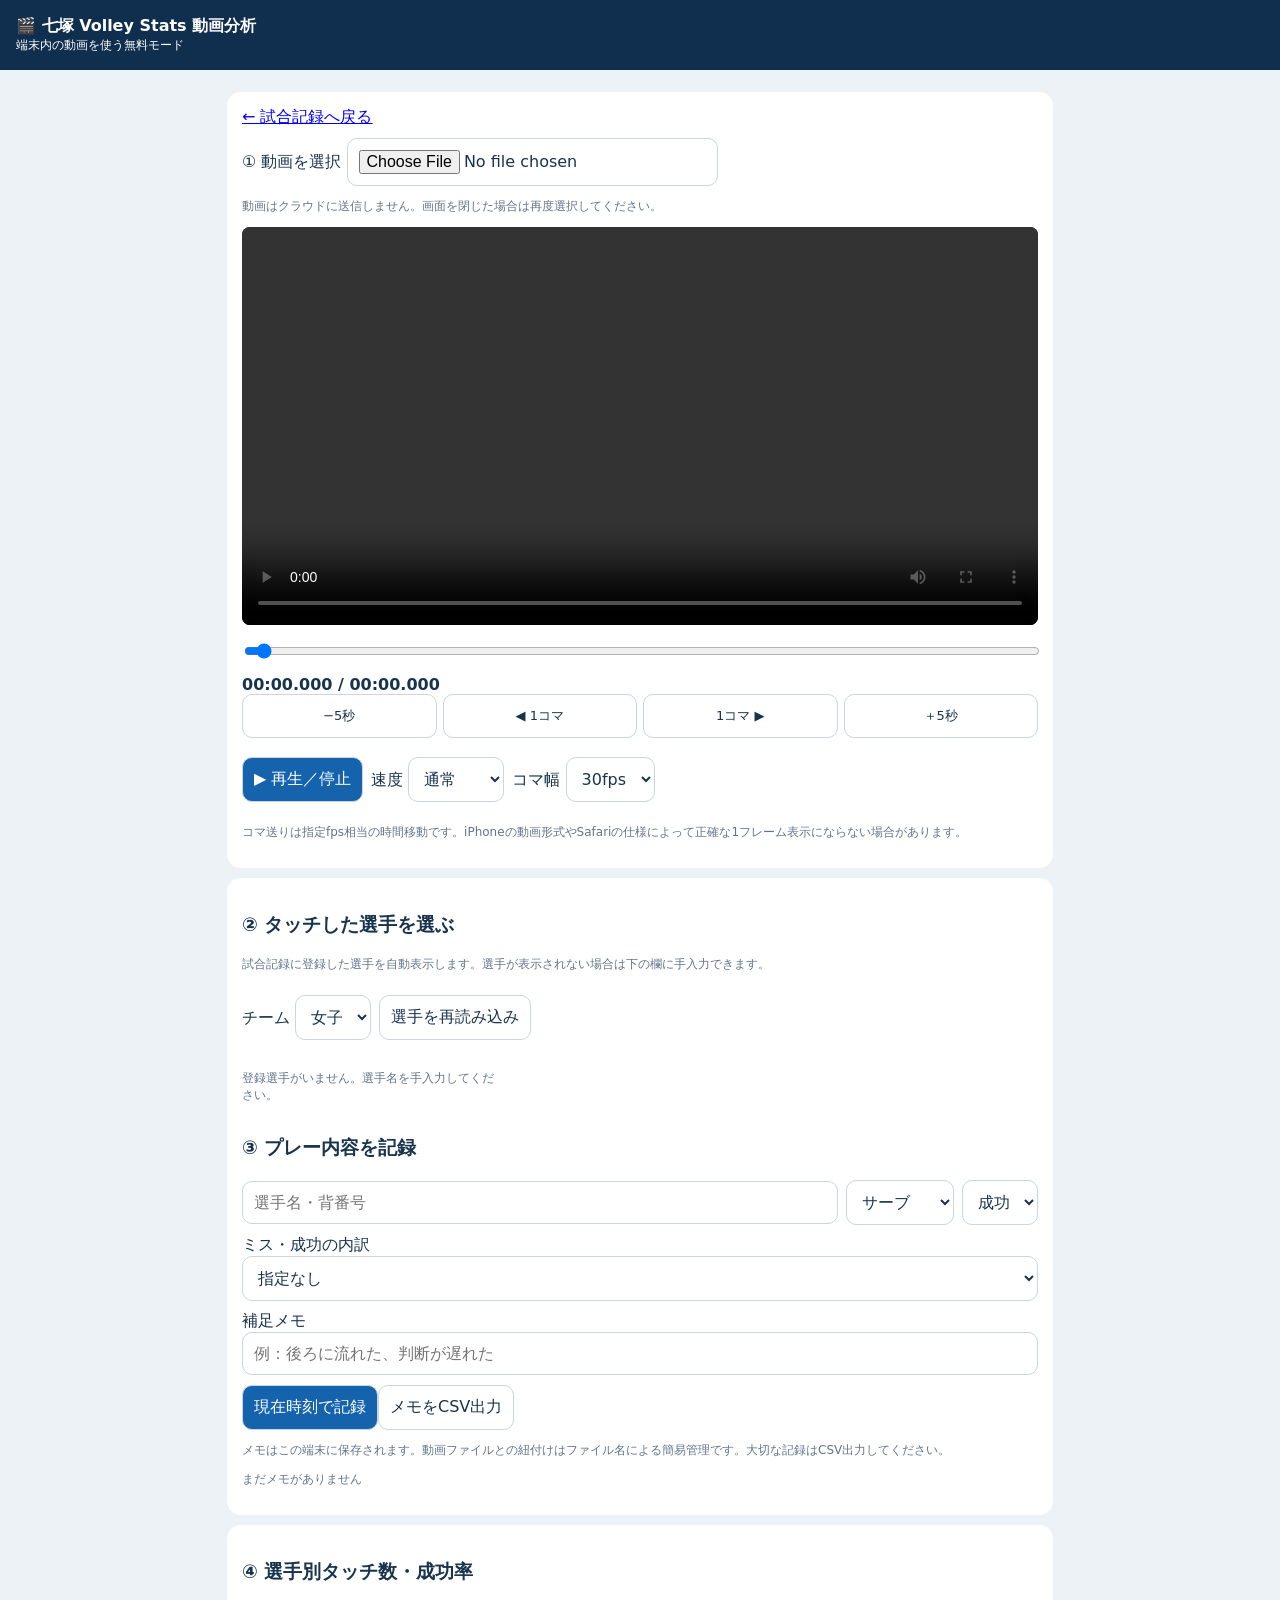
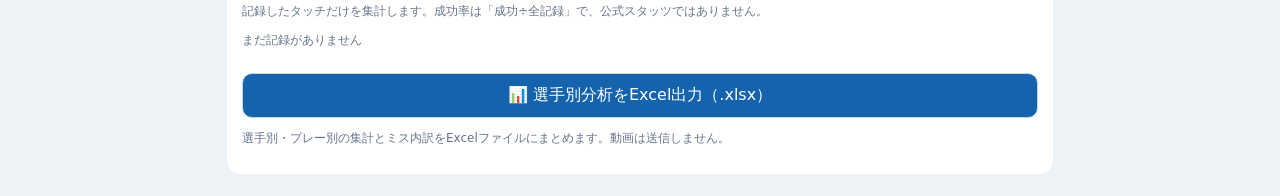
==== video-excel.html @ d5cd2c0a "Provide new video analysis URL to bypass iOS installed app cache" ====
<!doctype html><html lang="ja"><head><meta charset="utf-8"><meta name="viewport" content="width=device-width,initial-scale=1,viewport-fit=cover"><title>七塚 動画分析</title><style>*{box-sizing:border-box}body{margin:0;background:#edf2f7;color:#18334e;font-family:system-ui,-apple-system,sans-serif}header{background:#102e4e;color:#fff;padding:16px}main{max-width:850px;margin:auto;padding:12px}.card{background:white;border-radius:14px;padding:15px;margin:10px 0}video{width:100%;max-height:60vh;background:#111;border-radius:8px}button,select,input{font:inherit;padding:11px;border:1px solid #cad5df;border-radius:10px;background:white;color:#18334e}button{touch-action:manipulation}button.primary{background:#1663ad;color:white}.grid{display:grid;grid-template-columns:repeat(4,1fr);gap:6px}.grid button{padding:12px 3px;font-size:13px}.row{display:flex;flex-wrap:wrap;gap:8px;align-items:center}.muted{font-size:12px;color:#64748b}.log{padding:9px 0;border-bottom:1px solid #ddd}label{display:block;margin:10px 0}input[type=file]{max-width:100%}input[type=range]{width:100%} .players{display:grid;grid-template-columns:repeat(3,1fr);gap:7px;margin:8px 0}.players button{min-height:56px;font-weight:700}.players button.active{background:#1663ad;color:#fff}.stats{width:100%;border-collapse:collapse;font-size:13px}.stats th,.stats td{padding:7px 3px;border-bottom:1px solid #ddd;text-align:left}.chip{display:inline-block;padding:5px 8px;background:#e7f1fb;border-radius:9px;margin:3px} </style></head><body><header><b>🎬 七塚 Volley Stats 動画分析</b><div style="font-size:12px">端末内の動画を使う無料モード</div></header><main><div class="card"><a href="./index.html">← 試合記録へ戻る</a><label>① 動画を選択 <input id="file" type="file" accept="video/*"></label><p class="muted">動画はクラウドに送信しません。画面を閉じた場合は再度選択してください。</p><video id="video" playsinline preload="metadata" controls></video><input type="range" id="seek" min="0" max="1000" value="0"><div class="row" style="justify-content:space-between"><strong id="clock">00:00.000 / 00:00.000</strong><span id="info" class="muted"></span></div><div class="grid"><button id="back5">−5秒</button><button id="prev">◀ 1コマ</button><button id="next">1コマ ▶</button><button id="plus5">＋5秒</button></div><div class="row" style="margin-top:9px"><button id="play" class="primary">▶ 再生／停止</button><label>速度 <select id="speed"><option value=".25">0.25倍</option><option value=".5">0.5倍</option><option value=".75">0.75倍</option><option value="1" selected>通常</option><option value="1.5">1.5倍</option></select></label><label>コマ幅 <select id="fps"><option value="30">30fps</option><option value="60">60fps</option><option value="24">24fps</option></select></label></div><p class="muted">コマ送りは指定fps相当の時間移動です。iPhoneの動画形式やSafariの仕様によって正確な1フレーム表示にならない場合があります。</p></div><div class="card"><h3>② タッチした選手を選ぶ</h3><p class="muted">試合記録に登録した選手を自動表示します。選手が表示されない場合は下の欄に手入力できます。</p><div class="row"><label>チーム <select id="team"><option>女子</option><option>男子</option></select></label><button id="reloadRoster">選手を再読み込み</button></div><div id="playerButtons" class="players"></div><h3>③ プレー内容を記録</h3><div class="row"><input id="who" placeholder="選手名・背番号" style="flex:1;min-width:120px"><select id="skill"><option>サーブ</option><option>レシーブ</option><option>オーバー</option><option>トス</option><option>アタック</option><option>ブロック</option><option>ディグ</option><option>その他</option></select><select id="result"><option>成功</option><option>継続</option><option>ミス</option></select></div><label>ミス・成功の内訳 <select id="detailSelect" style="width:100%"></select></label><label>補足メモ <input id="detail" placeholder="例：後ろに流れた、判断が遅れた" style="width:100%"></label><button class="primary" id="add">現在時刻で記録</button><button id="export">メモをCSV出力</button><p class="muted">メモはこの端末に保存されます。動画ファイルとの紐付けはファイル名による簡易管理です。大切な記録はCSV出力してください。</p><div id="logs"></div></div><div class="card"><h3>④ 選手別タッチ数・成功率</h3><p class="muted">記録したタッチだけを集計します。成功率は「成功÷全記録」で、公式スタッツではありません。</p><div id="stats"></div><button id="excel" class="primary" style="width:100%;margin-top:12px">📊 選手別分析をExcel出力（.xlsx）</button><p class="muted">選手別・プレー別の集計とミス内訳をExcelファイルにまとめます。動画は送信しません。</p></div></main><script src="https://cdn.sheetjs.com/xlsx-0.20.3/package/dist/xlsx.full.min.js"></script><script>
const $=id=>document.getElementById(id),v=$('video');let url='',key='',logs=[],chosen='';const esc=s=>String(s).replace(/[&<>"']/g,c=>({'&':'&amp;','<':'&lt;','>':'&gt;','"':'&quot;',"'":'&#39;'}[c]));const fmt=t=>{t=Math.max(0,t||0);return String(Math.floor(t/60)).padStart(2,'0')+':'+String(Math.floor(t%60)).padStart(2,'0')+'.'+String(Math.round(t%1*1000)).padStart(3,'0')};function render(){renderStats(); $('logs').innerHTML=logs.map((e,i)=>'<div class="log"><button data-jump="'+i+'">'+fmt(e.time)+'</button> '+esc(e.who)+' / '+esc(e.skill)+' / '+esc(e.result)+'　'+esc(e.detailType||'')+' '+esc(e.detail)+' <button data-delete="'+i+'">削除</button></div>').join('')||'<p class="muted">まだメモがありません</p>'}function renderStats(){let agg={};for(const e of logs){const n=e.who||'未指定',k=n+'｜'+e.skill;agg[k]??={who:n,skill:e.skill,total:0,success:0,miss:0,details:{}};let a=agg[k];a.total++;if(e.result==='成功')a.success++;if(e.result==='ミス')a.miss++;if(e.detailType)a.details[e.detailType]=(a.details[e.detailType]||0)+1}const rows=Object.values(agg).sort((a,b)=>a.who.localeCompare(b.who,'ja'));$('stats').innerHTML=rows.length?'<div style="overflow-x:auto"><table class="stats"><tr><th>選手</th><th>プレー</th><th>タッチ</th><th>成功</th><th>ミス</th><th>成功率</th></tr>'+rows.map(a=>'<tr><td>'+esc(a.who)+'</td><td>'+esc(a.skill)+'</td><td>'+a.total+'</td><td>'+a.success+'</td><td>'+a.miss+'</td><td>'+Math.round(a.success/a.total*100)+'%</td></tr><tr><td colspan="6" class="muted">'+Object.entries(a.details).map(([k,v])=>esc(k)+' '+v+'回').join(' / ')+'</td></tr>').join('')+'</table></div>':'<p class="muted">まだ記録がありません</p>'}function save(){if(key)localStorage.setItem(key,JSON.stringify(logs));render()}$('file').onchange=e=>{const f=e.target.files[0];if(!f)return;if(url)URL.revokeObjectURL(url);url=URL.createObjectURL(f);v.src=url;key='nanatsuka-video-notes:'+f.name+':'+f.size;try{logs=JSON.parse(localStorage.getItem(key)||'[]')}catch{logs=[]}render();$('info').textContent=f.name};function move(t){if(!Number.isFinite(v.duration))return;v.pause();v.currentTime=Math.max(0,Math.min(v.duration,v.currentTime+t))}function sync(){if(Number.isFinite(v.duration)&&v.duration>0){$('seek').value=Math.round(1000*v.currentTime/v.duration);$('clock').textContent=fmt(v.currentTime)+' / '+fmt(v.duration)}}v.ontimeupdate=sync;v.onseeked=sync;v.onloadedmetadata=sync;$('seek').oninput=e=>{if(Number.isFinite(v.duration))v.currentTime=v.duration*Number(e.target.value)/1000};$('back5').onclick=()=>move(-5);$('plus5').onclick=()=>move(5);$('prev').onclick=()=>move(-1/Number($('fps').value));$('next').onclick=()=>move(1/Number($('fps').value));$('play').onclick=()=>v.paused?v.play().catch(()=>{}):v.pause();$('speed').onchange=e=>v.playbackRate=Number(e.target.value);$('add').onclick=()=>{if(!key)return alert('先に動画を選択してください');logs.push({time:v.currentTime,who:$('who').value.trim()||'未指定',skill:$('skill').value,result:$('result').value,detail:$('detail').value.trim(),detailType:$('detailSelect').value});save();$('detail').value=''};$('logs').onclick=e=>{let b=e.target.closest('button');if(!b)return;if(b.dataset.jump!==undefined){v.currentTime=logs[Number(b.dataset.jump)].time;v.pause()}if(b.dataset.delete!==undefined&&confirm('このメモを削除しますか？')){logs.splice(Number(b.dataset.delete),1);save()}};$('export').onclick=()=>{if(!logs.length)return alert('メモがありません');let rows=[['動画時刻（秒）','選手','プレー','結果','内訳','補足'],...logs.map(e=>[e.time.toFixed(3),e.who,e.skill,e.result,e.detailType||'',e.detail])];let csv='\ufeff'+rows.map(r=>r.map(s=>'"'+String(s).replaceAll('"','""')+'"').join(',')).join('\r\n');let blob=new Blob([csv],{type:'text/csv;charset=utf-8'}),u=URL.createObjectURL(blob),a=document.createElement('a');a.href=u;a.download='volley_video_notes.csv';a.click();setTimeout(()=>URL.revokeObjectURL(u),1000)};const detailOptions={'サーブ':['指定なし','エース','良いサーブ','ネット','アウト','フットフォルト'],'レシーブ':['指定なし','オーバー成功','アンダー成功','オーバーミス','アンダーミス','触れずに失点','返球が乱れた'],'オーバー':['指定なし','正確に返球','ネット','アウト','方向がずれた','キャッチ・ドリブル'],'トス':['指定なし','正確なトス','ネットに近すぎ','低すぎ','高すぎ','方向がずれた','ドリブル'],'アタック':['指定なし','決定','ネット','アウト','ブロックされた','相手に拾われた'],'ブロック':['指定なし','決定','ワンタッチ','ネットタッチ','タイミングずれ'],'ディグ':['指定なし','好レシーブ','弾いた','触れずに失点','返球が乱れた'],'その他':['指定なし','つなぎ成功','つなぎミス','判断ミス','相手のミス']};function fillDetails(){$('detailSelect').innerHTML=(detailOptions[$('skill').value]||detailOptions['その他']).map(x=>'<option>'+esc(x)+'</option>').join('')};$('skill').addEventListener('change',fillDetails);fillDetails();function loadRoster(){let d;try{d=JSON.parse(localStorage.getItem('nanatsuka-volley-v2')||'{}')}catch{d={}}const list=(d.players||[]).filter(p=>(p.team||'女子')===$('team').value);$('playerButtons').innerHTML=list.map(p=>'<button data-player="'+esc(p.number+' '+p.name)+'">#'+esc(p.number)+' '+esc(p.name)+'</button>').join('')||'<p class="muted">登録選手がいません。選手名を手入力してください。</p>';chosen='';$('who').value=''}$('team').onchange=loadRoster;$('reloadRoster').onclick=loadRoster;$('playerButtons').onclick=e=>{const b=e.target.closest('button[data-player]');if(!b)return;chosen=b.dataset.player;$('who').value=chosen;for(const el of $('playerButtons').querySelectorAll('button'))el.classList.toggle('active',el===b)};loadRoster();render();function exportExcel(){if(!logs.length)return alert('先にタッチ記録を登録してください');if(typeof XLSX==='undefined')return alert('Excel出力ライブラリを読み込めませんでした。通信状態を確認して再度開いてください。');const map=new Map(),breakdown=new Map();for(const e of logs){const who=e.who||'未指定',skill=e.skill||'その他',k=JSON.stringify([who,skill]);if(!map.has(k))map.set(k),map.set(k,{who,skill,total:0,success:0,continue:0,miss:0});const a=map.get(k);a.total++;if(e.result==='成功')a.success++;else if(e.result==='ミス')a.miss++;else a.continue++;if(e.result==='ミス'){const reason=e.detailType&&e.detailType!=='指定なし'?e.detailType:'詳細未指定',rk=JSON.stringify([who,skill,reason]);breakdown.set(rk,(breakdown.get(rk)||0)+1)}}const sort=(a,b)=>a[0].localeCompare(b[0],'ja')||a[1].localeCompare(b[1],'ja');const summary=[['選手','プレー','タッチ数','成功','継続','ミス','成功率（%）'],...Array.from(map.values()).sort((a,b)=>a.who.localeCompare(b.who,'ja')||a.skill.localeCompare(b.skill,'ja')).map(a=>[a.who,a.skill,a.total,a.success,a.continue,a.miss,Math.round(a.success/a.total*1000)/10])];const miss=[['選手','プレー','ミスの内訳','回数'],...Array.from(breakdown.entries()).map(([k,v])=>[...JSON.parse(k),v]).sort(sort)];const detail=[['動画時刻（秒）','選手','プレー','結果','内訳','補足'],...logs.map(e=>[Number((e.time||0).toFixed(3)),e.who||'未指定',e.skill||'',e.result||'',e.detailType||'',e.detail||''])];const wb=XLSX.utils.book_new();for(const [name,rows,widths] of [['選手別集計',summary,[19,16,12,10,10,10,16]],['ミス内訳',miss,[19,16,25,10]],['全タッチ記録',detail,[18,19,16,12,22,35]]]){const ws=XLSX.utils.aoa_to_sheet(rows);ws['!cols']=widths.map(w=>({wch:w}));XLSX.utils.book_append_sheet(wb,ws,name)}try{XLSX.writeFile(wb,'volley_touch_analysis_'+new Date().toISOString().slice(0,10)+'.xlsx')}catch(err){alert('Excel出力に失敗しました：'+err.message)}}$('excel').onclick=exportExcel;
</script></body></html>
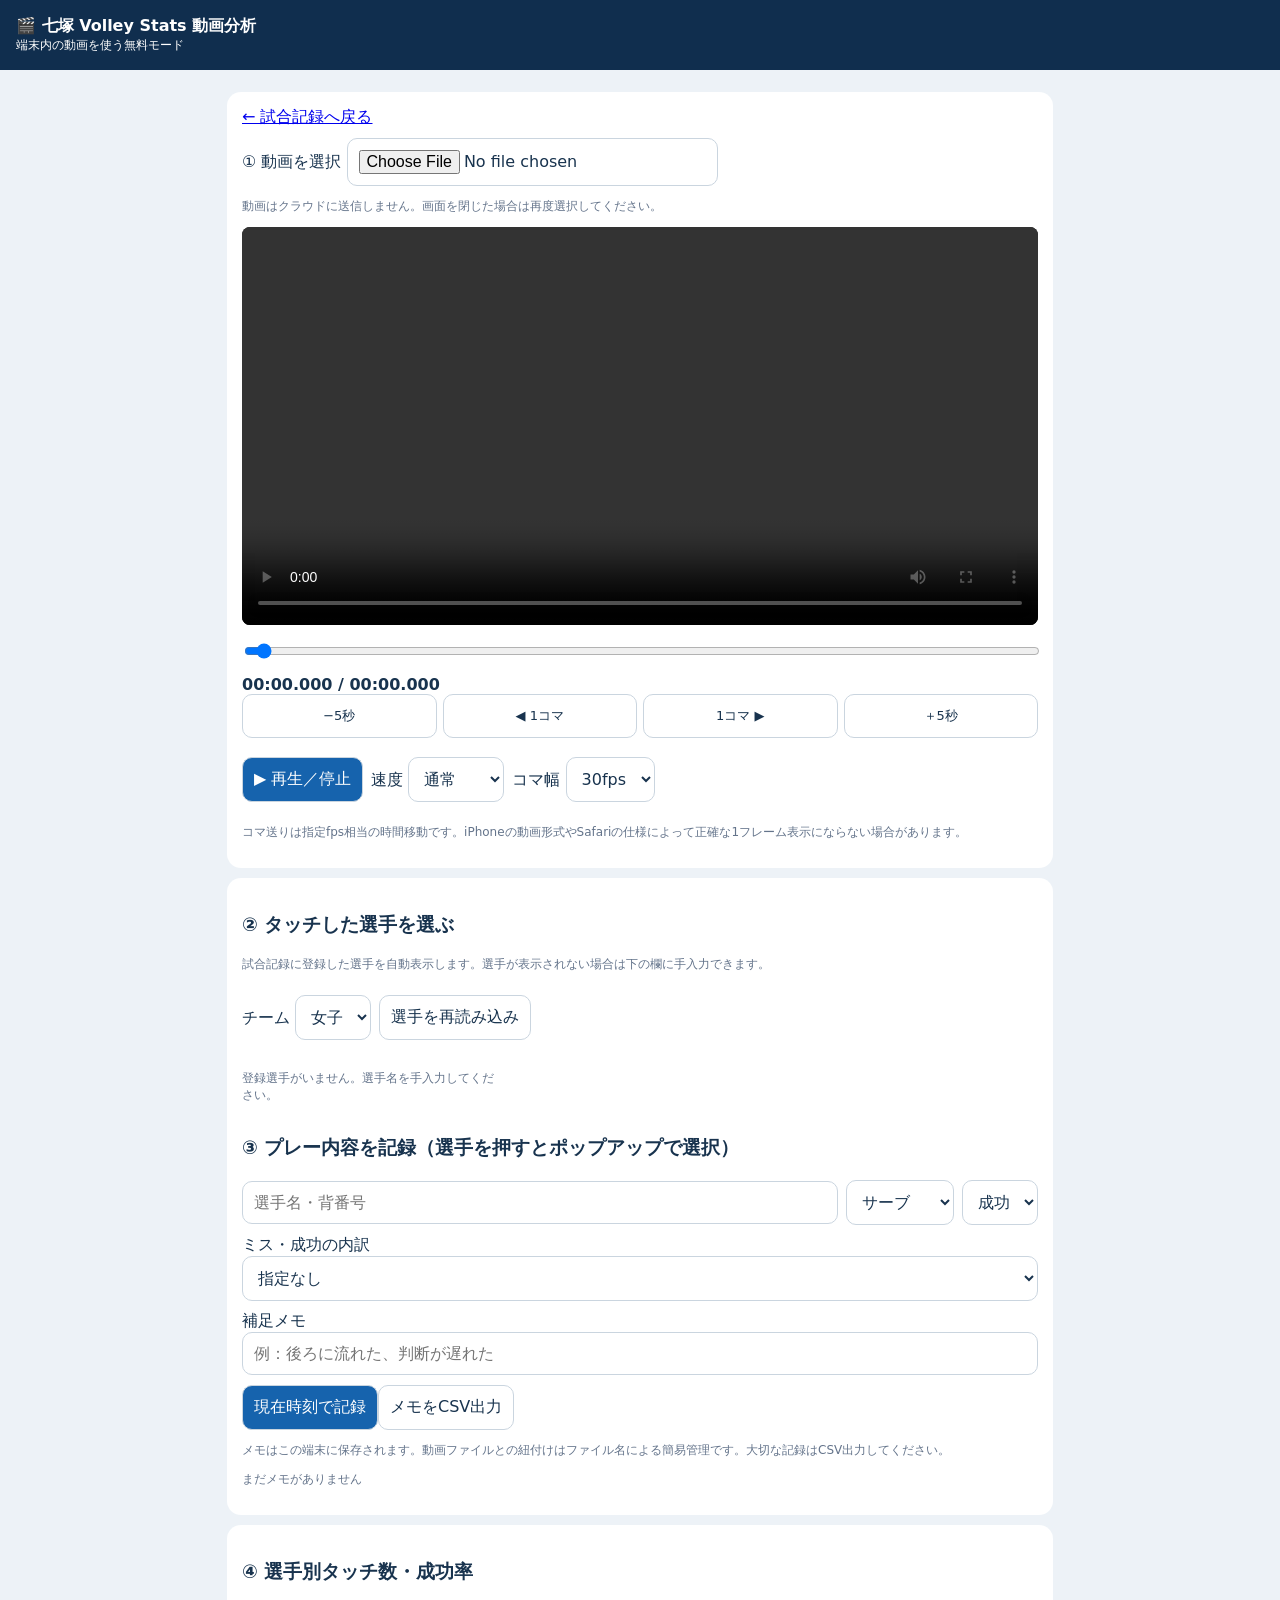
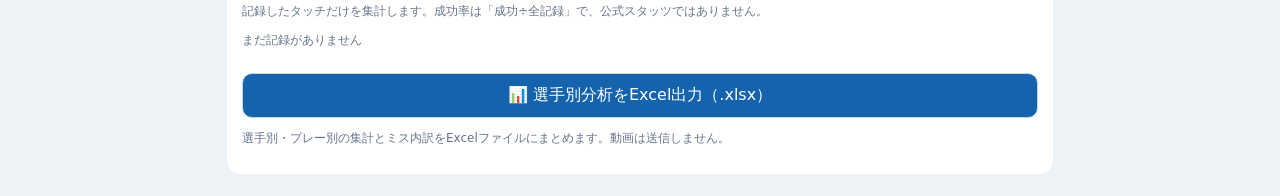
==== commit 89f33aff: "Add compact player-tap popup with hierarchical volleyball play taxonomy" ====
--- a/video-excel.html
+++ b/video-excel.html
@@ -1,3 +1,6 @@
-<!doctype html><html lang="ja"><head><meta charset="utf-8"><meta name="viewport" content="width=device-width,initial-scale=1,viewport-fit=cover"><title>七塚 動画分析</title><style>*{box-sizing:border-box}body{margin:0;background:#edf2f7;color:#18334e;font-family:system-ui,-apple-system,sans-serif}header{background:#102e4e;color:#fff;padding:16px}main{max-width:850px;margin:auto;padding:12px}.card{background:white;border-radius:14px;padding:15px;margin:10px 0}video{width:100%;max-height:60vh;background:#111;border-radius:8px}button,select,input{font:inherit;padding:11px;border:1px solid #cad5df;border-radius:10px;background:white;color:#18334e}button{touch-action:manipulation}button.primary{background:#1663ad;color:white}.grid{display:grid;grid-template-columns:repeat(4,1fr);gap:6px}.grid button{padding:12px 3px;font-size:13px}.row{display:flex;flex-wrap:wrap;gap:8px;align-items:center}.muted{font-size:12px;color:#64748b}.log{padding:9px 0;border-bottom:1px solid #ddd}label{display:block;margin:10px 0}input[type=file]{max-width:100%}input[type=range]{width:100%} .players{display:grid;grid-template-columns:repeat(3,1fr);gap:7px;margin:8px 0}.players button{min-height:56px;font-weight:700}.players button.active{background:#1663ad;color:#fff}.stats{width:100%;border-collapse:collapse;font-size:13px}.stats th,.stats td{padding:7px 3px;border-bottom:1px solid #ddd;text-align:left}.chip{display:inline-block;padding:5px 8px;background:#e7f1fb;border-radius:9px;margin:3px} </style></head><body><header><b>🎬 七塚 Volley Stats 動画分析</b><div style="font-size:12px">端末内の動画を使う無料モード</div></header><main><div class="card"><a href="./index.html">← 試合記録へ戻る</a><label>① 動画を選択 <input id="file" type="file" accept="video/*"></label><p class="muted">動画はクラウドに送信しません。画面を閉じた場合は再度選択してください。</p><video id="video" playsinline preload="metadata" controls></video><input type="range" id="seek" min="0" max="1000" value="0"><div class="row" style="justify-content:space-between"><strong id="clock">00:00.000 / 00:00.000</strong><span id="info" class="muted"></span></div><div class="grid"><button id="back5">−5秒</button><button id="prev">◀ 1コマ</button><button id="next">1コマ ▶</button><button id="plus5">＋5秒</button></div><div class="row" style="margin-top:9px"><button id="play" class="primary">▶ 再生／停止</button><label>速度 <select id="speed"><option value=".25">0.25倍</option><option value=".5">0.5倍</option><option value=".75">0.75倍</option><option value="1" selected>通常</option><option value="1.5">1.5倍</option></select></label><label>コマ幅 <select id="fps"><option value="30">30fps</option><option value="60">60fps</option><option value="24">24fps</option></select></label></div><p class="muted">コマ送りは指定fps相当の時間移動です。iPhoneの動画形式やSafariの仕様によって正確な1フレーム表示にならない場合があります。</p></div><div class="card"><h3>② タッチした選手を選ぶ</h3><p class="muted">試合記録に登録した選手を自動表示します。選手が表示されない場合は下の欄に手入力できます。</p><div class="row"><label>チーム <select id="team"><option>女子</option><option>男子</option></select></label><button id="reloadRoster">選手を再読み込み</button></div><div id="playerButtons" class="players"></div><h3>③ プレー内容を記録</h3><div class="row"><input id="who" placeholder="選手名・背番号" style="flex:1;min-width:120px"><select id="skill"><option>サーブ</option><option>レシーブ</option><option>オーバー</option><option>トス</option><option>アタック</option><option>ブロック</option><option>ディグ</option><option>その他</option></select><select id="result"><option>成功</option><option>継続</option><option>ミス</option></select></div><label>ミス・成功の内訳 <select id="detailSelect" style="width:100%"></select></label><label>補足メモ <input id="detail" placeholder="例：後ろに流れた、判断が遅れた" style="width:100%"></label><button class="primary" id="add">現在時刻で記録</button><button id="export">メモをCSV出力</button><p class="muted">メモはこの端末に保存されます。動画ファイルとの紐付けはファイル名による簡易管理です。大切な記録はCSV出力してください。</p><div id="logs"></div></div><div class="card"><h3>④ 選手別タッチ数・成功率</h3><p class="muted">記録したタッチだけを集計します。成功率は「成功÷全記録」で、公式スタッツではありません。</p><div id="stats"></div><button id="excel" class="primary" style="width:100%;margin-top:12px">📊 選手別分析をExcel出力（.xlsx）</button><p class="muted">選手別・プレー別の集計とミス内訳をExcelファイルにまとめます。動画は送信しません。</p></div></main><script src="https://cdn.sheetjs.com/xlsx-0.20.3/package/dist/xlsx.full.min.js"></script><script>
-const $=id=>document.getElementById(id),v=$('video');let url='',key='',logs=[],chosen='';const esc=s=>String(s).replace(/[&<>"']/g,c=>({'&':'&amp;','<':'&lt;','>':'&gt;','"':'&quot;',"'":'&#39;'}[c]));const fmt=t=>{t=Math.max(0,t||0);return String(Math.floor(t/60)).padStart(2,'0')+':'+String(Math.floor(t%60)).padStart(2,'0')+'.'+String(Math.round(t%1*1000)).padStart(3,'0')};function render(){renderStats(); $('logs').innerHTML=logs.map((e,i)=>'<div class="log"><button data-jump="'+i+'">'+fmt(e.time)+'</button> '+esc(e.who)+' / '+esc(e.skill)+' / '+esc(e.result)+'　'+esc(e.detailType||'')+' '+esc(e.detail)+' <button data-delete="'+i+'">削除</button></div>').join('')||'<p class="muted">まだメモがありません</p>'}function renderStats(){let agg={};for(const e of logs){const n=e.who||'未指定',k=n+'｜'+e.skill;agg[k]??={who:n,skill:e.skill,total:0,success:0,miss:0,details:{}};let a=agg[k];a.total++;if(e.result==='成功')a.success++;if(e.result==='ミス')a.miss++;if(e.detailType)a.details[e.detailType]=(a.details[e.detailType]||0)+1}const rows=Object.values(agg).sort((a,b)=>a.who.localeCompare(b.who,'ja'));$('stats').innerHTML=rows.length?'<div style="overflow-x:auto"><table class="stats"><tr><th>選手</th><th>プレー</th><th>タッチ</th><th>成功</th><th>ミス</th><th>成功率</th></tr>'+rows.map(a=>'<tr><td>'+esc(a.who)+'</td><td>'+esc(a.skill)+'</td><td>'+a.total+'</td><td>'+a.success+'</td><td>'+a.miss+'</td><td>'+Math.round(a.success/a.total*100)+'%</td></tr><tr><td colspan="6" class="muted">'+Object.entries(a.details).map(([k,v])=>esc(k)+' '+v+'回').join(' / ')+'</td></tr>').join('')+'</table></div>':'<p class="muted">まだ記録がありません</p>'}function save(){if(key)localStorage.setItem(key,JSON.stringify(logs));render()}$('file').onchange=e=>{const f=e.target.files[0];if(!f)return;if(url)URL.revokeObjectURL(url);url=URL.createObjectURL(f);v.src=url;key='nanatsuka-video-notes:'+f.name+':'+f.size;try{logs=JSON.parse(localStorage.getItem(key)||'[]')}catch{logs=[]}render();$('info').textContent=f.name};function move(t){if(!Number.isFinite(v.duration))return;v.pause();v.currentTime=Math.max(0,Math.min(v.duration,v.currentTime+t))}function sync(){if(Number.isFinite(v.duration)&&v.duration>0){$('seek').value=Math.round(1000*v.currentTime/v.duration);$('clock').textContent=fmt(v.currentTime)+' / '+fmt(v.duration)}}v.ontimeupdate=sync;v.onseeked=sync;v.onloadedmetadata=sync;$('seek').oninput=e=>{if(Number.isFinite(v.duration))v.currentTime=v.duration*Number(e.target.value)/1000};$('back5').onclick=()=>move(-5);$('plus5').onclick=()=>move(5);$('prev').onclick=()=>move(-1/Number($('fps').value));$('next').onclick=()=>move(1/Number($('fps').value));$('play').onclick=()=>v.paused?v.play().catch(()=>{}):v.pause();$('speed').onchange=e=>v.playbackRate=Number(e.target.value);$('add').onclick=()=>{if(!key)return alert('先に動画を選択してください');logs.push({time:v.currentTime,who:$('who').value.trim()||'未指定',skill:$('skill').value,result:$('result').value,detail:$('detail').value.trim(),detailType:$('detailSelect').value});save();$('detail').value=''};$('logs').onclick=e=>{let b=e.target.closest('button');if(!b)return;if(b.dataset.jump!==undefined){v.currentTime=logs[Number(b.dataset.jump)].time;v.pause()}if(b.dataset.delete!==undefined&&confirm('このメモを削除しますか？')){logs.splice(Number(b.dataset.delete),1);save()}};$('export').onclick=()=>{if(!logs.length)return alert('メモがありません');let rows=[['動画時刻（秒）','選手','プレー','結果','内訳','補足'],...logs.map(e=>[e.time.toFixed(3),e.who,e.skill,e.result,e.detailType||'',e.detail])];let csv='\ufeff'+rows.map(r=>r.map(s=>'"'+String(s).replaceAll('"','""')+'"').join(',')).join('\r\n');let blob=new Blob([csv],{type:'text/csv;charset=utf-8'}),u=URL.createObjectURL(blob),a=document.createElement('a');a.href=u;a.download='volley_video_notes.csv';a.click();setTimeout(()=>URL.revokeObjectURL(u),1000)};const detailOptions={'サーブ':['指定なし','エース','良いサーブ','ネット','アウト','フットフォルト'],'レシーブ':['指定なし','オーバー成功','アンダー成功','オーバーミス','アンダーミス','触れずに失点','返球が乱れた'],'オーバー':['指定なし','正確に返球','ネット','アウト','方向がずれた','キャッチ・ドリブル'],'トス':['指定なし','正確なトス','ネットに近すぎ','低すぎ','高すぎ','方向がずれた','ドリブル'],'アタック':['指定なし','決定','ネット','アウト','ブロックされた','相手に拾われた'],'ブロック':['指定なし','決定','ワンタッチ','ネットタッチ','タイミングずれ'],'ディグ':['指定なし','好レシーブ','弾いた','触れずに失点','返球が乱れた'],'その他':['指定なし','つなぎ成功','つなぎミス','判断ミス','相手のミス']};function fillDetails(){$('detailSelect').innerHTML=(detailOptions[$('skill').value]||detailOptions['その他']).map(x=>'<option>'+esc(x)+'</option>').join('')};$('skill').addEventListener('change',fillDetails);fillDetails();function loadRoster(){let d;try{d=JSON.parse(localStorage.getItem('nanatsuka-volley-v2')||'{}')}catch{d={}}const list=(d.players||[]).filter(p=>(p.team||'女子')===$('team').value);$('playerButtons').innerHTML=list.map(p=>'<button data-player="'+esc(p.number+' '+p.name)+'">#'+esc(p.number)+' '+esc(p.name)+'</button>').join('')||'<p class="muted">登録選手がいません。選手名を手入力してください。</p>';chosen='';$('who').value=''}$('team').onchange=loadRoster;$('reloadRoster').onclick=loadRoster;$('playerButtons').onclick=e=>{const b=e.target.closest('button[data-player]');if(!b)return;chosen=b.dataset.player;$('who').value=chosen;for(const el of $('playerButtons').querySelectorAll('button'))el.classList.toggle('active',el===b)};loadRoster();render();function exportExcel(){if(!logs.length)return alert('先にタッチ記録を登録してください');if(typeof XLSX==='undefined')return alert('Excel出力ライブラリを読み込めませんでした。通信状態を確認して再度開いてください。');const map=new Map(),breakdown=new Map();for(const e of logs){const who=e.who||'未指定',skill=e.skill||'その他',k=JSON.stringify([who,skill]);if(!map.has(k))map.set(k),map.set(k,{who,skill,total:0,success:0,continue:0,miss:0});const a=map.get(k);a.total++;if(e.result==='成功')a.success++;else if(e.result==='ミス')a.miss++;else a.continue++;if(e.result==='ミス'){const reason=e.detailType&&e.detailType!=='指定なし'?e.detailType:'詳細未指定',rk=JSON.stringify([who,skill,reason]);breakdown.set(rk,(breakdown.get(rk)||0)+1)}}const sort=(a,b)=>a[0].localeCompare(b[0],'ja')||a[1].localeCompare(b[1],'ja');const summary=[['選手','プレー','タッチ数','成功','継続','ミス','成功率（%）'],...Array.from(map.values()).sort((a,b)=>a.who.localeCompare(b.who,'ja')||a.skill.localeCompare(b.skill,'ja')).map(a=>[a.who,a.skill,a.total,a.success,a.continue,a.miss,Math.round(a.success/a.total*1000)/10])];const miss=[['選手','プレー','ミスの内訳','回数'],...Array.from(breakdown.entries()).map(([k,v])=>[...JSON.parse(k),v]).sort(sort)];const detail=[['動画時刻（秒）','選手','プレー','結果','内訳','補足'],...logs.map(e=>[Number((e.time||0).toFixed(3)),e.who||'未指定',e.skill||'',e.result||'',e.detailType||'',e.detail||''])];const wb=XLSX.utils.book_new();for(const [name,rows,widths] of [['選手別集計',summary,[19,16,12,10,10,10,16]],['ミス内訳',miss,[19,16,25,10]],['全タッチ記録',detail,[18,19,16,12,22,35]]]){const ws=XLSX.utils.aoa_to_sheet(rows);ws['!cols']=widths.map(w=>({wch:w}));XLSX.utils.book_append_sheet(wb,ws,name)}try{XLSX.writeFile(wb,'volley_touch_analysis_'+new Date().toISOString().slice(0,10)+'.xlsx')}catch(err){alert('Excel出力に失敗しました：'+err.message)}}$('excel').onclick=exportExcel;
+<!doctype html><html lang="ja"><head><meta charset="utf-8"><meta name="viewport" content="width=device-width,initial-scale=1,viewport-fit=cover"><title>七塚 動画分析</title><style>*{box-sizing:border-box}body{margin:0;background:#edf2f7;color:#18334e;font-family:system-ui,-apple-system,sans-serif}header{background:#102e4e;color:#fff;padding:16px}main{max-width:850px;margin:auto;padding:12px}.card{background:white;border-radius:14px;padding:15px;margin:10px 0}video{width:100%;max-height:60vh;background:#111;border-radius:8px}button,select,input{font:inherit;padding:11px;border:1px solid #cad5df;border-radius:10px;background:white;color:#18334e}button{touch-action:manipulation}button.primary{background:#1663ad;color:white}.grid{display:grid;grid-template-columns:repeat(4,1fr);gap:6px}.grid button{padding:12px 3px;font-size:13px}.row{display:flex;flex-wrap:wrap;gap:8px;align-items:center}.muted{font-size:12px;color:#64748b}.log{padding:9px 0;border-bottom:1px solid #ddd}label{display:block;margin:10px 0}input[type=file]{max-width:100%}input[type=range]{width:100%} .players{display:grid;grid-template-columns:repeat(3,1fr);gap:7px;margin:8px 0}.players button{min-height:56px;font-weight:700}.players button.active{background:#1663ad;color:#fff}.stats{width:100%;border-collapse:collapse;font-size:13px}.stats th,.stats td{padding:7px 3px;border-bottom:1px solid #ddd;text-align:left}.chip{display:inline-block;padding:5px 8px;background:#e7f1fb;border-radius:9px;margin:3px} .tap-overlay{position:fixed;inset:0;z-index:999;background:#10243d99;display:flex;align-items:center;justify-content:center;padding:10px}.tap-overlay[hidden]{display:none}.tap-dialog{width:min(560px,100%);max-height:calc(100dvh - 20px);background:white;border-radius:18px;display:flex;flex-direction:column;overflow:hidden;box-shadow:0 16px 45px #0004}.tap-head{display:flex;align-items:center;justify-content:space-between;padding:12px 15px;border-bottom:1px solid #dbe4ee}.tap-head button{padding:6px 12px}.tap-body{padding:12px;overflow-y:auto;overscroll-behavior:contain}.tap-choices{display:grid;grid-template-columns:repeat(2,minmax(0,1fr));gap:8px}.tap-choices button{min-height:53px;font-weight:650;padding:8px;font-size:14px;white-space:normal}.tap-choices button.good{background:#e5f7ef;border-color:#75c9a0}.tap-choices button.bad{background:#fff0ef;border-color:#f0a19d}.tap-choices button.neutral{background:#eaf2fc;border-color:#91b8e7}.tap-step{font-size:12px;color:#60738b;margin:0 0 10px}.tap-actions{display:flex;gap:7px;align-items:center;margin-top:12px}.tap-actions input{min-width:0;flex:1}.tap-actions button{flex-shrink:0}@media(max-width:390px){.tap-choices button{font-size:12px;min-height:48px;padding:5px}.tap-body{padding:9px}} </style></head><body><header><b>🎬 七塚 Volley Stats 動画分析</b><div style="font-size:12px">端末内の動画を使う無料モード</div></header><main><div class="card"><a href="./index.html">← 試合記録へ戻る</a><label>① 動画を選択 <input id="file" type="file" accept="video/*"></label><p class="muted">動画はクラウドに送信しません。画面を閉じた場合は再度選択してください。</p><video id="video" playsinline preload="metadata" controls></video><input type="range" id="seek" min="0" max="1000" value="0"><div class="row" style="justify-content:space-between"><strong id="clock">00:00.000 / 00:00.000</strong><span id="info" class="muted"></span></div><div class="grid"><button id="back5">−5秒</button><button id="prev">◀ 1コマ</button><button id="next">1コマ ▶</button><button id="plus5">＋5秒</button></div><div class="row" style="margin-top:9px"><button id="play" class="primary">▶ 再生／停止</button><label>速度 <select id="speed"><option value=".25">0.25倍</option><option value=".5">0.5倍</option><option value=".75">0.75倍</option><option value="1" selected>通常</option><option value="1.5">1.5倍</option></select></label><label>コマ幅 <select id="fps"><option value="30">30fps</option><option value="60">60fps</option><option value="24">24fps</option></select></label></div><p class="muted">コマ送りは指定fps相当の時間移動です。iPhoneの動画形式やSafariの仕様によって正確な1フレーム表示にならない場合があります。</p></div><div class="card"><h3>② タッチした選手を選ぶ</h3><p class="muted">試合記録に登録した選手を自動表示します。選手が表示されない場合は下の欄に手入力できます。</p><div class="row"><label>チーム <select id="team"><option>女子</option><option>男子</option></select></label><button id="reloadRoster">選手を再読み込み</button></div><div id="playerButtons" class="players"></div><h3>③ プレー内容を記録（選手を押すとポップアップで選択）</h3><div class="row"><input id="who" placeholder="選手名・背番号" style="flex:1;min-width:120px"><select id="skill"><option>サーブ</option><option>レシーブ</option><option>オーバー</option><option>トス</option><option>アタック</option><option>ブロック</option><option>ディグ</option><option>その他</option></select><select id="result"><option>成功</option><option>継続</option><option>ミス</option></select></div><label>ミス・成功の内訳 <select id="detailSelect" style="width:100%"></select></label><label>補足メモ <input id="detail" placeholder="例：後ろに流れた、判断が遅れた" style="width:100%"></label><button class="primary" id="add">現在時刻で記録</button><button id="export">メモをCSV出力</button><p class="muted">メモはこの端末に保存されます。動画ファイルとの紐付けはファイル名による簡易管理です。大切な記録はCSV出力してください。</p><div id="logs"></div></div><div class="card"><h3>④ 選手別タッチ数・成功率</h3><p class="muted">記録したタッチだけを集計します。成功率は「成功÷全記録」で、公式スタッツではありません。</p><div id="stats"></div><button id="excel" class="primary" style="width:100%;margin-top:12px">📊 選手別分析をExcel出力（.xlsx）</button><p class="muted">選手別・プレー別の集計とミス内訳をExcelファイルにまとめます。動画は送信しません。</p></div></main><div id="tapOverlay" class="tap-overlay" hidden><div class="tap-dialog" role="dialog" aria-modal="true" aria-label="プレー記録"><div class="tap-head"><strong id="tapTitle">プレー記録</strong><button id="tapClose">✕ 閉じる</button></div><div class="tap-body"><p id="tapStep" class="tap-step"></p><div id="tapChoices" class="tap-choices"></div><div id="tapActions" class="tap-actions"></div></div></div></div><script src="https://cdn.sheetjs.com/xlsx-0.20.3/package/dist/xlsx.full.min.js"></script><script>
+const $=id=>document.getElementById(id),v=$('video');let url='',key='',logs=[],chosen='';const esc=s=>String(s).replace(/[&<>"']/g,c=>({'&':'&amp;','<':'&lt;','>':'&gt;','"':'&quot;',"'":'&#39;'}[c]));const fmt=t=>{t=Math.max(0,t||0);return String(Math.floor(t/60)).padStart(2,'0')+':'+String(Math.floor(t%60)).padStart(2,'0')+'.'+String(Math.round(t%1*1000)).padStart(3,'0')};function render(){renderStats(); $('logs').innerHTML=logs.map((e,i)=>'<div class="log"><button data-jump="'+i+'">'+fmt(e.time)+'</button> '+esc(e.who)+' / '+esc(e.skill)+' / '+esc(e.result)+'　'+esc(e.detailType||'')+' '+esc(e.detail)+' <button data-delete="'+i+'">削除</button></div>').join('')||'<p class="muted">まだメモがありません</p>'}function renderStats(){let agg={};for(const e of logs){const n=e.who||'未指定',k=n+'｜'+e.skill;agg[k]??={who:n,skill:e.skill,total:0,success:0,miss:0,details:{}};let a=agg[k];a.total++;if(e.result==='成功')a.success++;if(e.result==='ミス')a.miss++;if(e.detailType)a.details[e.detailType]=(a.details[e.detailType]||0)+1}const rows=Object.values(agg).sort((a,b)=>a.who.localeCompare(b.who,'ja'));$('stats').innerHTML=rows.length?'<div style="overflow-x:auto"><table class="stats"><tr><th>選手</th><th>プレー</th><th>タッチ</th><th>成功</th><th>ミス</th><th>成功率</th></tr>'+rows.map(a=>'<tr><td>'+esc(a.who)+'</td><td>'+esc(a.skill)+'</td><td>'+a.total+'</td><td>'+a.success+'</td><td>'+a.miss+'</td><td>'+Math.round(a.success/a.total*100)+'%</td></tr><tr><td colspan="6" class="muted">'+Object.entries(a.details).map(([k,v])=>esc(k)+' '+v+'回').join(' / ')+'</td></tr>').join('')+'</table></div>':'<p class="muted">まだ記録がありません</p>'}function save(){if(key)localStorage.setItem(key,JSON.stringify(logs));render()}$('file').onchange=e=>{const f=e.target.files[0];if(!f)return;if(url)URL.revokeObjectURL(url);url=URL.createObjectURL(f);v.src=url;key='nanatsuka-video-notes:'+f.name+':'+f.size;try{logs=JSON.parse(localStorage.getItem(key)||'[]')}catch{logs=[]}render();$('info').textContent=f.name};function move(t){if(!Number.isFinite(v.duration))return;v.pause();v.currentTime=Math.max(0,Math.min(v.duration,v.currentTime+t))}function sync(){if(Number.isFinite(v.duration)&&v.duration>0){$('seek').value=Math.round(1000*v.currentTime/v.duration);$('clock').textContent=fmt(v.currentTime)+' / '+fmt(v.duration)}}v.ontimeupdate=sync;v.onseeked=sync;v.onloadedmetadata=sync;$('seek').oninput=e=>{if(Number.isFinite(v.duration))v.currentTime=v.duration*Number(e.target.value)/1000};$('back5').onclick=()=>move(-5);$('plus5').onclick=()=>move(5);$('prev').onclick=()=>move(-1/Number($('fps').value));$('next').onclick=()=>move(1/Number($('fps').value));$('play').onclick=()=>v.paused?v.play().catch(()=>{}):v.pause();$('speed').onchange=e=>v.playbackRate=Number(e.target.value);$('add').onclick=()=>{if(!key)return alert('先に動画を選択してください');logs.push({time:v.currentTime,who:$('who').value.trim()||'未指定',skill:$('skill').value,result:$('result').value,detail:$('detail').value.trim(),detailType:$('detailSelect').value});save();$('detail').value=''};$('logs').onclick=e=>{let b=e.target.closest('button');if(!b)return;if(b.dataset.jump!==undefined){v.currentTime=logs[Number(b.dataset.jump)].time;v.pause()}if(b.dataset.delete!==undefined&&confirm('このメモを削除しますか？')){logs.splice(Number(b.dataset.delete),1);save()}};$('export').onclick=()=>{if(!logs.length)return alert('メモがありません');let rows=[['動画時刻（秒）','選手','プレー','結果','内訳','補足'],...logs.map(e=>[e.time.toFixed(3),e.who,e.skill,e.result,e.detailType||'',e.detail])];let csv='\ufeff'+rows.map(r=>r.map(s=>'"'+String(s).replaceAll('"','""')+'"').join(',')).join('\r\n');let blob=new Blob([csv],{type:'text/csv;charset=utf-8'}),u=URL.createObjectURL(blob),a=document.createElement('a');a.href=u;a.download='volley_video_notes.csv';a.click();setTimeout(()=>URL.revokeObjectURL(u),1000)};const detailOptions={'サーブ':['指定なし','エース','良いサーブ','ネット','アウト','フットフォルト'],'レシーブ':['指定なし','オーバー成功','アンダー成功','オーバーミス','アンダーミス','触れずに失点','返球が乱れた'],'オーバー':['指定なし','正確に返球','ネット','アウト','方向がずれた','キャッチ・ドリブル'],'トス':['指定なし','正確なトス','ネットに近すぎ','低すぎ','高すぎ','方向がずれた','ドリブル'],'アタック':['指定なし','決定','ネット','アウト','ブロックされた','相手に拾われた'],'ブロック':['指定なし','決定','ワンタッチ','ネットタッチ','タイミングずれ'],'ディグ':['指定なし','好レシーブ','弾いた','触れずに失点','返球が乱れた'],'その他':['指定なし','つなぎ成功','つなぎミス','判断ミス','相手のミス']};function fillDetails(){$('detailSelect').innerHTML=(detailOptions[$('skill').value]||detailOptions['その他']).map(x=>'<option>'+esc(x)+'</option>').join('')};$('skill').addEventListener('change',fillDetails);fillDetails();function loadRoster(){let d;try{d=JSON.parse(localStorage.getItem('nanatsuka-volley-v2')||'{}')}catch{d={}}const list=(d.players||[]).filter(p=>(p.team||'女子')===$('team').value);$('playerButtons').innerHTML=list.map(p=>'<button data-player="'+esc(p.number+' '+p.name)+'">#'+esc(p.number)+' '+esc(p.name)+'</button>').join('')||'<p class="muted">登録選手がいません。選手名を手入力してください。</p>';chosen='';$('who').value=''}$('team').onchange=loadRoster;$('reloadRoster').onclick=loadRoster;$('playerButtons').onclick=e=>{const b=e.target.closest('button[data-player]');if(!b)return;chosen=b.dataset.player;$('who').value=chosen;for(const el of $('playerButtons').querySelectorAll('button'))el.classList.toggle('active',el===b);tapOpen(chosen)};loadRoster();render();
+const playTaxonomy={"サーブ":{"成功":["サービスエース（ノータッチ）","サービスエース（相手が触れて失点）","相手のレシーブを大きく崩した","狙ったコースへ打てた","強いサーブで返球を限定"],"継続":["相手が安定して返球","相手が乱れながら返球","ネットインで継続"],"ミス":["ネット","エンドラインアウト","サイドアウト","フットフォルト","順番間違い","トス失敗","空振り"]},"サーブレシーブ":{"成功":["セッターへ正確に返球","攻撃可能な位置へ返球","オーバーで正確に返球","アンダーで正確に返球","難しいサーブをつないだ"],"継続":["セッターから離れた返球","高く上がったが攻撃困難","ネット際へ返球","返球が短い","返球が長い","他選手がフォロー"],"ミス":["前に落ちた","下がりながらミス","左サイドに弾いた","右サイドに弾いた","後方へ弾いた","ネットへ返球","オーバーパス","お見合い","判断遅れ・ノータッチ","オーバーでミス","アンダーでミス","サーブの軌道を見誤った"]},"ディグ（スパイクレシーブ）":{"成功":["強打を正確に拾った","フェイントを拾った","ワンタッチをカバー","片手でつないだ","スライディングで拾った"],"継続":["拾ったが返球が乱れた","高く上げてつないだ","ネット際へ返球","味方がフォロー"],"ミス":["前に落ちた","左右に弾いた","後ろに弾いた","フェイントを落とした","お見合い","ポジション不良","反応遅れ","触れたが失点","ノータッチ"]},"トス":{"成功":["適切な高さ・位置","クイックへ正確","平行トス成功","バックトス成功","二段トス成功","ジャンプトス成功","相手ブロックを外す配球"],"継続":["高すぎ","低すぎ","ネットに近い","ネットから離れた","内側へ流れた","外側へ流れた","二段トスでつないだ"],"ミス":["ネット越え","ネットに引っかかった","アタッカーが打てない位置","ドリブル","ホールディング","連携ミス","方向・高さの大幅なズレ"]},"アタック":{"成功":["スパイク決定（ストレート）","スパイク決定（クロス）","スパイク決定（インナー）","フェイント決定","プッシュ決定","ブロックアウト","リバウンド成功","相手の守備を崩した"],"継続":["相手に拾われた","相手ブロックに当たり継続","チャンスボールになった","つなぎの返球","ブロック利用で継続"],"ミス":["ネット","エンドラインアウト","サイドアウト","相手ブロックに止められた","空振り","タイミングが合わない","トスとの連携ミス","助走・踏切ミス","タッチネット","アタックライン反則"]},"ブロック":{"成功":["シャットアウト（決定）","ワンタッチで味方につないだ","コースを限定した","相手の打球を弱めた"],"継続":["ワンタッチしたが継続","手に当たらず継続","味方の守備につながった"],"ミス":["ブロックアウトされた","吸い込み","タッチネット","オーバーネット","ジャンプのタイミング遅れ","横の移動遅れ","ブロックの隙間を抜かれた","手の出し方が悪い"]},"オーバーパス":{"成功":["正確な返球","高く安定してつないだ","難しいボールを処理"],"継続":["短い返球","長い返球","左右へずれた","ネット際に返球"],"ミス":["ドリブル","ホールディング","ネット","アウト","方向ミス","落球","オーバーネット"]},"アンダーパス・つなぎ":{"成功":["正確にセッターへ","二段トス成功","片手でつないだ","難球を高く上げた","チャンスボールを正確に返球"],"継続":["返球が短い","返球が長い","左右へずれた","攻撃につながらない返球"],"ミス":["ネット","アウト","落球","方向ミス","連携ミス","ダブルコンタクト","ホールディング"]},"フリーボール・チャンスボール":{"成功":["セッターへ正確","攻撃につながった","狙った位置へ返球"],"継続":["返球が乱れた","相手へ簡単に返した","攻撃につながらなかった"],"ミス":["落球","お見合い","ネット","アウト","判断ミス","連携ミス"]},"カバー・フォロー":{"成功":["アタックカバー成功","ブロックカバー成功","味方の乱れをフォロー","つなぎ直し成功"],"継続":["触れたが返球が乱れた","フォロー後に相手へ返球"],"ミス":["カバー位置が悪い","反応遅れ","お見合い","触れたが失点","フォローに入れなかった"]},"判断・連携・反則":{"成功":["声かけで連携成功","アウト判断成功","ボールを譲る判断成功","カバー位置の修正成功"],"継続":["声かけ不足","連携が遅れた","ポジション修正が遅れた"],"ミス":["お見合い","声かけ不足で失点","アウトボールを触った","インボールを見送った","ローテーション反則","ポジション反則","タッチネット","オーバーネット","ダブルコンタクト","ホールディング","フォアヒット","センターライン侵入","その他反則"]}};
+let tapState={who:'',skill:'',result:''};function tapOpen(who){if(!key)return alert('先に動画を選択してください');v.pause();tapState={who,skill:'',result:''};$('tapOverlay').hidden=false;tapDraw()}function tapClose(){$('tapOverlay').hidden=true}function tapDraw(){const t=tapState;$('tapTitle').textContent=t.who+' のプレー';$('tapChoices').replaceChildren();$('tapActions').replaceChildren();let options,step;if(!t.skill){step='① プレーの大分類を選択';options=Object.keys(playTaxonomy)}else if(!t.result){step='② 成功・継続・ミスを選択';options=['成功','継続','ミス']}else{step='③ 具体的なプレーを選択すると記録します';options=playTaxonomy[t.skill][t.result]}$('tapStep').textContent=step;for(const opt of options){const b=document.createElement('button');b.textContent=opt;if(t.skill&&!t.result)b.className=opt==='成功'?'good':opt==='ミス'?'bad':'neutral';b.onclick=()=>{if(!t.skill){t.skill=opt;tapDraw()}else if(!t.result){t.result=opt;tapDraw()}else{logs.push({time:v.currentTime,who:t.who,skill:t.skill,result:t.result,detail:'',detailType:opt});save();tapClose()}};$('tapChoices').append(b)}if(t.skill){const back=document.createElement('button');back.textContent='← 戻る';back.onclick=()=>{if(t.result)t.result='';else t.skill='';tapDraw()};$('tapActions').append(back)}if(t.result){const custom=document.createElement('input');custom.placeholder='補足メモ（任意）';custom.id='tapMemo';$('tapActions').append(custom);const other=document.createElement('button');other.textContent='その他で記録';other.onclick=()=>{logs.push({time:v.currentTime,who:t.who,skill:t.skill,result:t.result,detail:custom.value.trim(),detailType:'その他・分類外'});save();tapClose()};$('tapActions').append(other);for(const b of $('tapChoices').children){const prior=b.onclick;b.onclick=()=>{logs.push({time:v.currentTime,who:t.who,skill:t.skill,result:t.result,detail:custom.value.trim(),detailType:b.textContent});save();tapClose()}}}}$('tapClose').onclick=tapClose;$('tapOverlay').addEventListener('click',e=>{if(e.target===$('tapOverlay'))tapClose()});document.addEventListener('keydown',e=>{if(e.key==='Escape'&&!$('tapOverlay').hidden)tapClose()});
+function exportExcel(){if(!logs.length)return alert('先にタッチ記録を登録してください');if(typeof XLSX==='undefined')return alert('Excel出力ライブラリを読み込めませんでした。通信状態を確認して再度開いてください。');const map=new Map(),breakdown=new Map();for(const e of logs){const who=e.who||'未指定',skill=e.skill||'その他',k=JSON.stringify([who,skill]);if(!map.has(k))map.set(k),map.set(k,{who,skill,total:0,success:0,continue:0,miss:0});const a=map.get(k);a.total++;if(e.result==='成功')a.success++;else if(e.result==='ミス')a.miss++;else a.continue++;if(e.result==='ミス'){const reason=e.detailType&&e.detailType!=='指定なし'?e.detailType:'詳細未指定',rk=JSON.stringify([who,skill,reason]);breakdown.set(rk,(breakdown.get(rk)||0)+1)}}const sort=(a,b)=>a[0].localeCompare(b[0],'ja')||a[1].localeCompare(b[1],'ja');const summary=[['選手','プレー','タッチ数','成功','継続','ミス','成功率（%）'],...Array.from(map.values()).sort((a,b)=>a.who.localeCompare(b.who,'ja')||a.skill.localeCompare(b.skill,'ja')).map(a=>[a.who,a.skill,a.total,a.success,a.continue,a.miss,Math.round(a.success/a.total*1000)/10])];const miss=[['選手','プレー','ミスの内訳','回数'],...Array.from(breakdown.entries()).map(([k,v])=>[...JSON.parse(k),v]).sort(sort)];const detail=[['動画時刻（秒）','選手','プレー','結果','内訳','補足'],...logs.map(e=>[Number((e.time||0).toFixed(3)),e.who||'未指定',e.skill||'',e.result||'',e.detailType||'',e.detail||''])];const wb=XLSX.utils.book_new();for(const [name,rows,widths] of [['選手別集計',summary,[19,16,12,10,10,10,16]],['ミス内訳',miss,[19,16,25,10]],['全タッチ記録',detail,[18,19,16,12,22,35]]]){const ws=XLSX.utils.aoa_to_sheet(rows);ws['!cols']=widths.map(w=>({wch:w}));XLSX.utils.book_append_sheet(wb,ws,name)}try{XLSX.writeFile(wb,'volley_touch_analysis_'+new Date().toISOString().slice(0,10)+'.xlsx')}catch(err){alert('Excel出力に失敗しました：'+err.message)}}$('excel').onclick=exportExcel;
 </script></body></html>
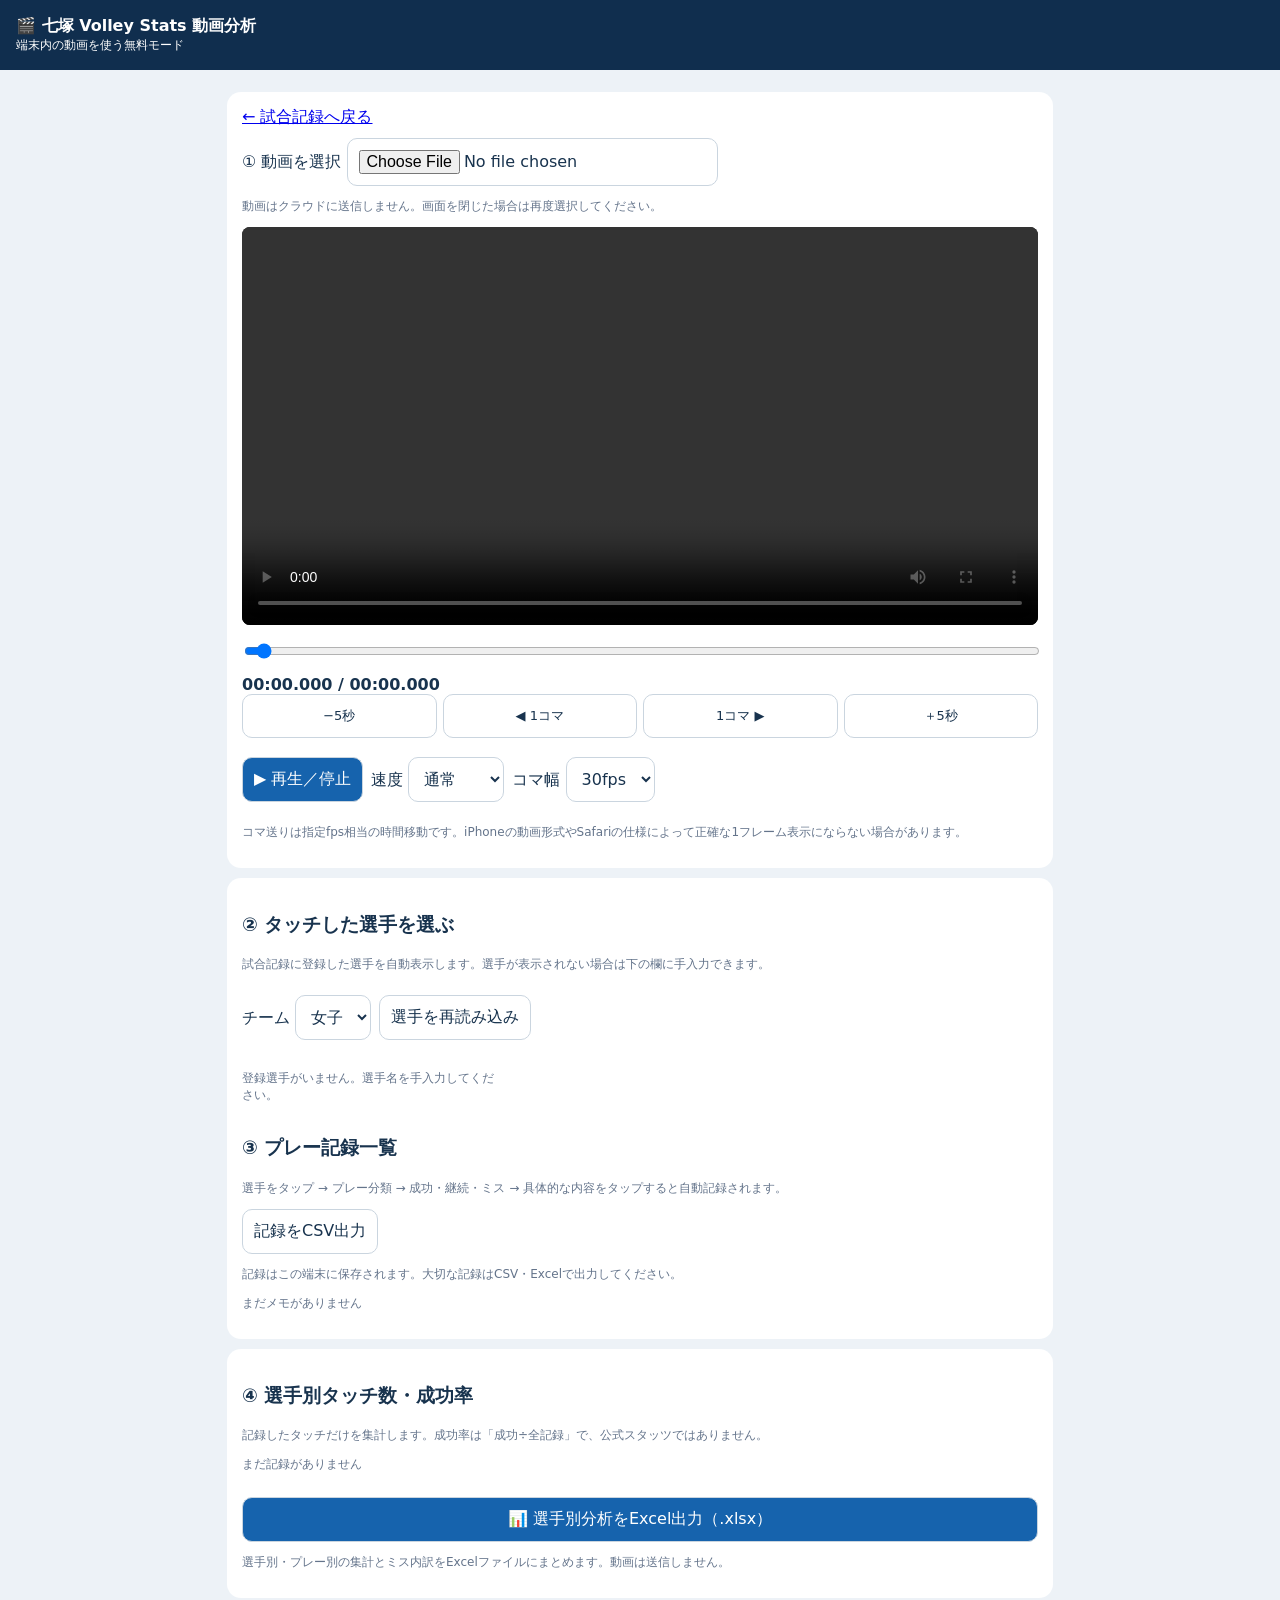
==== commit 20d6e3d3: "Simplify video analysis to one-tap popup recording; remove redundant fields and memo" ====
--- a/video-excel.html
+++ b/video-excel.html
@@ -1,6 +1,6 @@
-<!doctype html><html lang="ja"><head><meta charset="utf-8"><meta name="viewport" content="width=device-width,initial-scale=1,viewport-fit=cover"><title>七塚 動画分析</title><style>*{box-sizing:border-box}body{margin:0;background:#edf2f7;color:#18334e;font-family:system-ui,-apple-system,sans-serif}header{background:#102e4e;color:#fff;padding:16px}main{max-width:850px;margin:auto;padding:12px}.card{background:white;border-radius:14px;padding:15px;margin:10px 0}video{width:100%;max-height:60vh;background:#111;border-radius:8px}button,select,input{font:inherit;padding:11px;border:1px solid #cad5df;border-radius:10px;background:white;color:#18334e}button{touch-action:manipulation}button.primary{background:#1663ad;color:white}.grid{display:grid;grid-template-columns:repeat(4,1fr);gap:6px}.grid button{padding:12px 3px;font-size:13px}.row{display:flex;flex-wrap:wrap;gap:8px;align-items:center}.muted{font-size:12px;color:#64748b}.log{padding:9px 0;border-bottom:1px solid #ddd}label{display:block;margin:10px 0}input[type=file]{max-width:100%}input[type=range]{width:100%} .players{display:grid;grid-template-columns:repeat(3,1fr);gap:7px;margin:8px 0}.players button{min-height:56px;font-weight:700}.players button.active{background:#1663ad;color:#fff}.stats{width:100%;border-collapse:collapse;font-size:13px}.stats th,.stats td{padding:7px 3px;border-bottom:1px solid #ddd;text-align:left}.chip{display:inline-block;padding:5px 8px;background:#e7f1fb;border-radius:9px;margin:3px} .tap-overlay{position:fixed;inset:0;z-index:999;background:#10243d99;display:flex;align-items:center;justify-content:center;padding:10px}.tap-overlay[hidden]{display:none}.tap-dialog{width:min(560px,100%);max-height:calc(100dvh - 20px);background:white;border-radius:18px;display:flex;flex-direction:column;overflow:hidden;box-shadow:0 16px 45px #0004}.tap-head{display:flex;align-items:center;justify-content:space-between;padding:12px 15px;border-bottom:1px solid #dbe4ee}.tap-head button{padding:6px 12px}.tap-body{padding:12px;overflow-y:auto;overscroll-behavior:contain}.tap-choices{display:grid;grid-template-columns:repeat(2,minmax(0,1fr));gap:8px}.tap-choices button{min-height:53px;font-weight:650;padding:8px;font-size:14px;white-space:normal}.tap-choices button.good{background:#e5f7ef;border-color:#75c9a0}.tap-choices button.bad{background:#fff0ef;border-color:#f0a19d}.tap-choices button.neutral{background:#eaf2fc;border-color:#91b8e7}.tap-step{font-size:12px;color:#60738b;margin:0 0 10px}.tap-actions{display:flex;gap:7px;align-items:center;margin-top:12px}.tap-actions input{min-width:0;flex:1}.tap-actions button{flex-shrink:0}@media(max-width:390px){.tap-choices button{font-size:12px;min-height:48px;padding:5px}.tap-body{padding:9px}} </style></head><body><header><b>🎬 七塚 Volley Stats 動画分析</b><div style="font-size:12px">端末内の動画を使う無料モード</div></header><main><div class="card"><a href="./index.html">← 試合記録へ戻る</a><label>① 動画を選択 <input id="file" type="file" accept="video/*"></label><p class="muted">動画はクラウドに送信しません。画面を閉じた場合は再度選択してください。</p><video id="video" playsinline preload="metadata" controls></video><input type="range" id="seek" min="0" max="1000" value="0"><div class="row" style="justify-content:space-between"><strong id="clock">00:00.000 / 00:00.000</strong><span id="info" class="muted"></span></div><div class="grid"><button id="back5">−5秒</button><button id="prev">◀ 1コマ</button><button id="next">1コマ ▶</button><button id="plus5">＋5秒</button></div><div class="row" style="margin-top:9px"><button id="play" class="primary">▶ 再生／停止</button><label>速度 <select id="speed"><option value=".25">0.25倍</option><option value=".5">0.5倍</option><option value=".75">0.75倍</option><option value="1" selected>通常</option><option value="1.5">1.5倍</option></select></label><label>コマ幅 <select id="fps"><option value="30">30fps</option><option value="60">60fps</option><option value="24">24fps</option></select></label></div><p class="muted">コマ送りは指定fps相当の時間移動です。iPhoneの動画形式やSafariの仕様によって正確な1フレーム表示にならない場合があります。</p></div><div class="card"><h3>② タッチした選手を選ぶ</h3><p class="muted">試合記録に登録した選手を自動表示します。選手が表示されない場合は下の欄に手入力できます。</p><div class="row"><label>チーム <select id="team"><option>女子</option><option>男子</option></select></label><button id="reloadRoster">選手を再読み込み</button></div><div id="playerButtons" class="players"></div><h3>③ プレー内容を記録（選手を押すとポップアップで選択）</h3><div class="row"><input id="who" placeholder="選手名・背番号" style="flex:1;min-width:120px"><select id="skill"><option>サーブ</option><option>レシーブ</option><option>オーバー</option><option>トス</option><option>アタック</option><option>ブロック</option><option>ディグ</option><option>その他</option></select><select id="result"><option>成功</option><option>継続</option><option>ミス</option></select></div><label>ミス・成功の内訳 <select id="detailSelect" style="width:100%"></select></label><label>補足メモ <input id="detail" placeholder="例：後ろに流れた、判断が遅れた" style="width:100%"></label><button class="primary" id="add">現在時刻で記録</button><button id="export">メモをCSV出力</button><p class="muted">メモはこの端末に保存されます。動画ファイルとの紐付けはファイル名による簡易管理です。大切な記録はCSV出力してください。</p><div id="logs"></div></div><div class="card"><h3>④ 選手別タッチ数・成功率</h3><p class="muted">記録したタッチだけを集計します。成功率は「成功÷全記録」で、公式スタッツではありません。</p><div id="stats"></div><button id="excel" class="primary" style="width:100%;margin-top:12px">📊 選手別分析をExcel出力（.xlsx）</button><p class="muted">選手別・プレー別の集計とミス内訳をExcelファイルにまとめます。動画は送信しません。</p></div></main><div id="tapOverlay" class="tap-overlay" hidden><div class="tap-dialog" role="dialog" aria-modal="true" aria-label="プレー記録"><div class="tap-head"><strong id="tapTitle">プレー記録</strong><button id="tapClose">✕ 閉じる</button></div><div class="tap-body"><p id="tapStep" class="tap-step"></p><div id="tapChoices" class="tap-choices"></div><div id="tapActions" class="tap-actions"></div></div></div></div><script src="https://cdn.sheetjs.com/xlsx-0.20.3/package/dist/xlsx.full.min.js"></script><script>
-const $=id=>document.getElementById(id),v=$('video');let url='',key='',logs=[],chosen='';const esc=s=>String(s).replace(/[&<>"']/g,c=>({'&':'&amp;','<':'&lt;','>':'&gt;','"':'&quot;',"'":'&#39;'}[c]));const fmt=t=>{t=Math.max(0,t||0);return String(Math.floor(t/60)).padStart(2,'0')+':'+String(Math.floor(t%60)).padStart(2,'0')+'.'+String(Math.round(t%1*1000)).padStart(3,'0')};function render(){renderStats(); $('logs').innerHTML=logs.map((e,i)=>'<div class="log"><button data-jump="'+i+'">'+fmt(e.time)+'</button> '+esc(e.who)+' / '+esc(e.skill)+' / '+esc(e.result)+'　'+esc(e.detailType||'')+' '+esc(e.detail)+' <button data-delete="'+i+'">削除</button></div>').join('')||'<p class="muted">まだメモがありません</p>'}function renderStats(){let agg={};for(const e of logs){const n=e.who||'未指定',k=n+'｜'+e.skill;agg[k]??={who:n,skill:e.skill,total:0,success:0,miss:0,details:{}};let a=agg[k];a.total++;if(e.result==='成功')a.success++;if(e.result==='ミス')a.miss++;if(e.detailType)a.details[e.detailType]=(a.details[e.detailType]||0)+1}const rows=Object.values(agg).sort((a,b)=>a.who.localeCompare(b.who,'ja'));$('stats').innerHTML=rows.length?'<div style="overflow-x:auto"><table class="stats"><tr><th>選手</th><th>プレー</th><th>タッチ</th><th>成功</th><th>ミス</th><th>成功率</th></tr>'+rows.map(a=>'<tr><td>'+esc(a.who)+'</td><td>'+esc(a.skill)+'</td><td>'+a.total+'</td><td>'+a.success+'</td><td>'+a.miss+'</td><td>'+Math.round(a.success/a.total*100)+'%</td></tr><tr><td colspan="6" class="muted">'+Object.entries(a.details).map(([k,v])=>esc(k)+' '+v+'回').join(' / ')+'</td></tr>').join('')+'</table></div>':'<p class="muted">まだ記録がありません</p>'}function save(){if(key)localStorage.setItem(key,JSON.stringify(logs));render()}$('file').onchange=e=>{const f=e.target.files[0];if(!f)return;if(url)URL.revokeObjectURL(url);url=URL.createObjectURL(f);v.src=url;key='nanatsuka-video-notes:'+f.name+':'+f.size;try{logs=JSON.parse(localStorage.getItem(key)||'[]')}catch{logs=[]}render();$('info').textContent=f.name};function move(t){if(!Number.isFinite(v.duration))return;v.pause();v.currentTime=Math.max(0,Math.min(v.duration,v.currentTime+t))}function sync(){if(Number.isFinite(v.duration)&&v.duration>0){$('seek').value=Math.round(1000*v.currentTime/v.duration);$('clock').textContent=fmt(v.currentTime)+' / '+fmt(v.duration)}}v.ontimeupdate=sync;v.onseeked=sync;v.onloadedmetadata=sync;$('seek').oninput=e=>{if(Number.isFinite(v.duration))v.currentTime=v.duration*Number(e.target.value)/1000};$('back5').onclick=()=>move(-5);$('plus5').onclick=()=>move(5);$('prev').onclick=()=>move(-1/Number($('fps').value));$('next').onclick=()=>move(1/Number($('fps').value));$('play').onclick=()=>v.paused?v.play().catch(()=>{}):v.pause();$('speed').onchange=e=>v.playbackRate=Number(e.target.value);$('add').onclick=()=>{if(!key)return alert('先に動画を選択してください');logs.push({time:v.currentTime,who:$('who').value.trim()||'未指定',skill:$('skill').value,result:$('result').value,detail:$('detail').value.trim(),detailType:$('detailSelect').value});save();$('detail').value=''};$('logs').onclick=e=>{let b=e.target.closest('button');if(!b)return;if(b.dataset.jump!==undefined){v.currentTime=logs[Number(b.dataset.jump)].time;v.pause()}if(b.dataset.delete!==undefined&&confirm('このメモを削除しますか？')){logs.splice(Number(b.dataset.delete),1);save()}};$('export').onclick=()=>{if(!logs.length)return alert('メモがありません');let rows=[['動画時刻（秒）','選手','プレー','結果','内訳','補足'],...logs.map(e=>[e.time.toFixed(3),e.who,e.skill,e.result,e.detailType||'',e.detail])];let csv='\ufeff'+rows.map(r=>r.map(s=>'"'+String(s).replaceAll('"','""')+'"').join(',')).join('\r\n');let blob=new Blob([csv],{type:'text/csv;charset=utf-8'}),u=URL.createObjectURL(blob),a=document.createElement('a');a.href=u;a.download='volley_video_notes.csv';a.click();setTimeout(()=>URL.revokeObjectURL(u),1000)};const detailOptions={'サーブ':['指定なし','エース','良いサーブ','ネット','アウト','フットフォルト'],'レシーブ':['指定なし','オーバー成功','アンダー成功','オーバーミス','アンダーミス','触れずに失点','返球が乱れた'],'オーバー':['指定なし','正確に返球','ネット','アウト','方向がずれた','キャッチ・ドリブル'],'トス':['指定なし','正確なトス','ネットに近すぎ','低すぎ','高すぎ','方向がずれた','ドリブル'],'アタック':['指定なし','決定','ネット','アウト','ブロックされた','相手に拾われた'],'ブロック':['指定なし','決定','ワンタッチ','ネットタッチ','タイミングずれ'],'ディグ':['指定なし','好レシーブ','弾いた','触れずに失点','返球が乱れた'],'その他':['指定なし','つなぎ成功','つなぎミス','判断ミス','相手のミス']};function fillDetails(){$('detailSelect').innerHTML=(detailOptions[$('skill').value]||detailOptions['その他']).map(x=>'<option>'+esc(x)+'</option>').join('')};$('skill').addEventListener('change',fillDetails);fillDetails();function loadRoster(){let d;try{d=JSON.parse(localStorage.getItem('nanatsuka-volley-v2')||'{}')}catch{d={}}const list=(d.players||[]).filter(p=>(p.team||'女子')===$('team').value);$('playerButtons').innerHTML=list.map(p=>'<button data-player="'+esc(p.number+' '+p.name)+'">#'+esc(p.number)+' '+esc(p.name)+'</button>').join('')||'<p class="muted">登録選手がいません。選手名を手入力してください。</p>';chosen='';$('who').value=''}$('team').onchange=loadRoster;$('reloadRoster').onclick=loadRoster;$('playerButtons').onclick=e=>{const b=e.target.closest('button[data-player]');if(!b)return;chosen=b.dataset.player;$('who').value=chosen;for(const el of $('playerButtons').querySelectorAll('button'))el.classList.toggle('active',el===b);tapOpen(chosen)};loadRoster();render();
+<!doctype html><html lang="ja"><head><meta charset="utf-8"><meta name="viewport" content="width=device-width,initial-scale=1,viewport-fit=cover"><title>七塚 動画分析</title><style>*{box-sizing:border-box}body{margin:0;background:#edf2f7;color:#18334e;font-family:system-ui,-apple-system,sans-serif}header{background:#102e4e;color:#fff;padding:16px}main{max-width:850px;margin:auto;padding:12px}.card{background:white;border-radius:14px;padding:15px;margin:10px 0}video{width:100%;max-height:60vh;background:#111;border-radius:8px}button,select,input{font:inherit;padding:11px;border:1px solid #cad5df;border-radius:10px;background:white;color:#18334e}button{touch-action:manipulation}button.primary{background:#1663ad;color:white}.grid{display:grid;grid-template-columns:repeat(4,1fr);gap:6px}.grid button{padding:12px 3px;font-size:13px}.row{display:flex;flex-wrap:wrap;gap:8px;align-items:center}.muted{font-size:12px;color:#64748b}.log{padding:9px 0;border-bottom:1px solid #ddd}label{display:block;margin:10px 0}input[type=file]{max-width:100%}input[type=range]{width:100%} .players{display:grid;grid-template-columns:repeat(3,1fr);gap:7px;margin:8px 0}.players button{min-height:56px;font-weight:700}.players button.active{background:#1663ad;color:#fff}.stats{width:100%;border-collapse:collapse;font-size:13px}.stats th,.stats td{padding:7px 3px;border-bottom:1px solid #ddd;text-align:left}.chip{display:inline-block;padding:5px 8px;background:#e7f1fb;border-radius:9px;margin:3px} .tap-overlay{position:fixed;inset:0;z-index:999;background:#10243d99;display:flex;align-items:center;justify-content:center;padding:10px}.tap-overlay[hidden]{display:none}.tap-dialog{width:min(560px,100%);max-height:calc(100dvh - 20px);background:white;border-radius:18px;display:flex;flex-direction:column;overflow:hidden;box-shadow:0 16px 45px #0004}.tap-head{display:flex;align-items:center;justify-content:space-between;padding:12px 15px;border-bottom:1px solid #dbe4ee}.tap-head button{padding:6px 12px}.tap-body{padding:12px;overflow-y:auto;overscroll-behavior:contain}.tap-choices{display:grid;grid-template-columns:repeat(2,minmax(0,1fr));gap:8px}.tap-choices button{min-height:53px;font-weight:650;padding:8px;font-size:14px;white-space:normal}.tap-choices button.good{background:#e5f7ef;border-color:#75c9a0}.tap-choices button.bad{background:#fff0ef;border-color:#f0a19d}.tap-choices button.neutral{background:#eaf2fc;border-color:#91b8e7}.tap-step{font-size:12px;color:#60738b;margin:0 0 10px}.tap-actions{display:flex;gap:7px;align-items:center;margin-top:12px}.tap-actions input{min-width:0;flex:1}.tap-actions button{flex-shrink:0}@media(max-width:390px){.tap-choices button{font-size:12px;min-height:48px;padding:5px}.tap-body{padding:9px}} </style></head><body><header><b>🎬 七塚 Volley Stats 動画分析</b><div style="font-size:12px">端末内の動画を使う無料モード</div></header><main><div class="card"><a href="./index.html">← 試合記録へ戻る</a><label>① 動画を選択 <input id="file" type="file" accept="video/*"></label><p class="muted">動画はクラウドに送信しません。画面を閉じた場合は再度選択してください。</p><video id="video" playsinline preload="metadata" controls></video><input type="range" id="seek" min="0" max="1000" value="0"><div class="row" style="justify-content:space-between"><strong id="clock">00:00.000 / 00:00.000</strong><span id="info" class="muted"></span></div><div class="grid"><button id="back5">−5秒</button><button id="prev">◀ 1コマ</button><button id="next">1コマ ▶</button><button id="plus5">＋5秒</button></div><div class="row" style="margin-top:9px"><button id="play" class="primary">▶ 再生／停止</button><label>速度 <select id="speed"><option value=".25">0.25倍</option><option value=".5">0.5倍</option><option value=".75">0.75倍</option><option value="1" selected>通常</option><option value="1.5">1.5倍</option></select></label><label>コマ幅 <select id="fps"><option value="30">30fps</option><option value="60">60fps</option><option value="24">24fps</option></select></label></div><p class="muted">コマ送りは指定fps相当の時間移動です。iPhoneの動画形式やSafariの仕様によって正確な1フレーム表示にならない場合があります。</p></div><div class="card"><h3>② タッチした選手を選ぶ</h3><p class="muted">試合記録に登録した選手を自動表示します。選手が表示されない場合は下の欄に手入力できます。</p><div class="row"><label>チーム <select id="team"><option>女子</option><option>男子</option></select></label><button id="reloadRoster">選手を再読み込み</button></div><div id="playerButtons" class="players"></div><h3>③ プレー記録一覧</h3><p class="muted">選手をタップ → プレー分類 → 成功・継続・ミス → 具体的な内容をタップすると自動記録されます。</p><button id="export">記録をCSV出力</button><p class="muted">記録はこの端末に保存されます。大切な記録はCSV・Excelで出力してください。</p><div id="logs"></div></div><div class="card"><h3>④ 選手別タッチ数・成功率</h3><p class="muted">記録したタッチだけを集計します。成功率は「成功÷全記録」で、公式スタッツではありません。</p><div id="stats"></div><button id="excel" class="primary" style="width:100%;margin-top:12px">📊 選手別分析をExcel出力（.xlsx）</button><p class="muted">選手別・プレー別の集計とミス内訳をExcelファイルにまとめます。動画は送信しません。</p></div></main><div id="tapOverlay" class="tap-overlay" hidden><div class="tap-dialog" role="dialog" aria-modal="true" aria-label="プレー記録"><div class="tap-head"><strong id="tapTitle">プレー記録</strong><button id="tapClose">✕ 閉じる</button></div><div class="tap-body"><p id="tapStep" class="tap-step"></p><div id="tapChoices" class="tap-choices"></div><div id="tapActions" class="tap-actions"></div></div></div></div><script src="https://cdn.sheetjs.com/xlsx-0.20.3/package/dist/xlsx.full.min.js"></script><script>
+const $=id=>document.getElementById(id),v=$('video');let url='',key='',logs=[],chosen='';const esc=s=>String(s).replace(/[&<>"']/g,c=>({'&':'&amp;','<':'&lt;','>':'&gt;','"':'&quot;',"'":'&#39;'}[c]));const fmt=t=>{t=Math.max(0,t||0);return String(Math.floor(t/60)).padStart(2,'0')+':'+String(Math.floor(t%60)).padStart(2,'0')+'.'+String(Math.round(t%1*1000)).padStart(3,'0')};function render(){renderStats(); $('logs').innerHTML=logs.map((e,i)=>'<div class="log"><button data-jump="'+i+'">'+fmt(e.time)+'</button> '+esc(e.who)+' / '+esc(e.skill)+' / '+esc(e.result)+'　'+esc(e.detailType||'')+' '+esc(e.detail)+' <button data-delete="'+i+'">削除</button></div>').join('')||'<p class="muted">まだメモがありません</p>'}function renderStats(){let agg={};for(const e of logs){const n=e.who||'未指定',k=n+'｜'+e.skill;agg[k]??={who:n,skill:e.skill,total:0,success:0,miss:0,details:{}};let a=agg[k];a.total++;if(e.result==='成功')a.success++;if(e.result==='ミス')a.miss++;if(e.detailType)a.details[e.detailType]=(a.details[e.detailType]||0)+1}const rows=Object.values(agg).sort((a,b)=>a.who.localeCompare(b.who,'ja'));$('stats').innerHTML=rows.length?'<div style="overflow-x:auto"><table class="stats"><tr><th>選手</th><th>プレー</th><th>タッチ</th><th>成功</th><th>ミス</th><th>成功率</th></tr>'+rows.map(a=>'<tr><td>'+esc(a.who)+'</td><td>'+esc(a.skill)+'</td><td>'+a.total+'</td><td>'+a.success+'</td><td>'+a.miss+'</td><td>'+Math.round(a.success/a.total*100)+'%</td></tr><tr><td colspan="6" class="muted">'+Object.entries(a.details).map(([k,v])=>esc(k)+' '+v+'回').join(' / ')+'</td></tr>').join('')+'</table></div>':'<p class="muted">まだ記録がありません</p>'}function save(){if(key)localStorage.setItem(key,JSON.stringify(logs));render()}$('file').onchange=e=>{const f=e.target.files[0];if(!f)return;if(url)URL.revokeObjectURL(url);url=URL.createObjectURL(f);v.src=url;key='nanatsuka-video-notes:'+f.name+':'+f.size;try{logs=JSON.parse(localStorage.getItem(key)||'[]')}catch{logs=[]}render();$('info').textContent=f.name};function move(t){if(!Number.isFinite(v.duration))return;v.pause();v.currentTime=Math.max(0,Math.min(v.duration,v.currentTime+t))}function sync(){if(Number.isFinite(v.duration)&&v.duration>0){$('seek').value=Math.round(1000*v.currentTime/v.duration);$('clock').textContent=fmt(v.currentTime)+' / '+fmt(v.duration)}}v.ontimeupdate=sync;v.onseeked=sync;v.onloadedmetadata=sync;$('seek').oninput=e=>{if(Number.isFinite(v.duration))v.currentTime=v.duration*Number(e.target.value)/1000};$('back5').onclick=()=>move(-5);$('plus5').onclick=()=>move(5);$('prev').onclick=()=>move(-1/Number($('fps').value));$('next').onclick=()=>move(1/Number($('fps').value));$('play').onclick=()=>v.paused?v.play().catch(()=>{}):v.pause();$('speed').onchange=e=>v.playbackRate=Number(e.target.value);$('logs').onclick=e=>{let b=e.target.closest('button');if(!b)return;if(b.dataset.jump!==undefined){v.currentTime=logs[Number(b.dataset.jump)].time;v.pause()}if(b.dataset.delete!==undefined&&confirm('このメモを削除しますか？')){logs.splice(Number(b.dataset.delete),1);save()}};$('export').onclick=()=>{if(!logs.length)return alert('メモがありません');let rows=[['動画時刻（秒）','選手','プレー','結果','内訳','補足'],...logs.map(e=>[e.time.toFixed(3),e.who,e.skill,e.result,e.detailType||'',e.detail])];let csv='\ufeff'+rows.map(r=>r.map(s=>'"'+String(s).replaceAll('"','""')+'"').join(',')).join('\r\n');let blob=new Blob([csv],{type:'text/csv;charset=utf-8'}),u=URL.createObjectURL(blob),a=document.createElement('a');a.href=u;a.download='volley_video_notes.csv';a.click();setTimeout(()=>URL.revokeObjectURL(u),1000)};function loadRoster(){let d;try{d=JSON.parse(localStorage.getItem('nanatsuka-volley-v2')||'{}')}catch{d={}}const list=(d.players||[]).filter(p=>(p.team||'女子')===$('team').value);$('playerButtons').innerHTML=list.map(p=>'<button data-player="'+esc(p.number+' '+p.name)+'">#'+esc(p.number)+' '+esc(p.name)+'</button>').join('')||'<p class="muted">登録選手がいません。選手名を手入力してください。</p>';chosen=''}$('team').onchange=loadRoster;$('reloadRoster').onclick=loadRoster;$('playerButtons').onclick=e=>{const b=e.target.closest('button[data-player]');if(!b)return;chosen=b.dataset.player;for(const el of $('playerButtons').querySelectorAll('button'))el.classList.toggle('active',el===b);tapOpen(chosen)};loadRoster();render();
 const playTaxonomy={"サーブ":{"成功":["サービスエース（ノータッチ）","サービスエース（相手が触れて失点）","相手のレシーブを大きく崩した","狙ったコースへ打てた","強いサーブで返球を限定"],"継続":["相手が安定して返球","相手が乱れながら返球","ネットインで継続"],"ミス":["ネット","エンドラインアウト","サイドアウト","フットフォルト","順番間違い","トス失敗","空振り"]},"サーブレシーブ":{"成功":["セッターへ正確に返球","攻撃可能な位置へ返球","オーバーで正確に返球","アンダーで正確に返球","難しいサーブをつないだ"],"継続":["セッターから離れた返球","高く上がったが攻撃困難","ネット際へ返球","返球が短い","返球が長い","他選手がフォロー"],"ミス":["前に落ちた","下がりながらミス","左サイドに弾いた","右サイドに弾いた","後方へ弾いた","ネットへ返球","オーバーパス","お見合い","判断遅れ・ノータッチ","オーバーでミス","アンダーでミス","サーブの軌道を見誤った"]},"ディグ（スパイクレシーブ）":{"成功":["強打を正確に拾った","フェイントを拾った","ワンタッチをカバー","片手でつないだ","スライディングで拾った"],"継続":["拾ったが返球が乱れた","高く上げてつないだ","ネット際へ返球","味方がフォロー"],"ミス":["前に落ちた","左右に弾いた","後ろに弾いた","フェイントを落とした","お見合い","ポジション不良","反応遅れ","触れたが失点","ノータッチ"]},"トス":{"成功":["適切な高さ・位置","クイックへ正確","平行トス成功","バックトス成功","二段トス成功","ジャンプトス成功","相手ブロックを外す配球"],"継続":["高すぎ","低すぎ","ネットに近い","ネットから離れた","内側へ流れた","外側へ流れた","二段トスでつないだ"],"ミス":["ネット越え","ネットに引っかかった","アタッカーが打てない位置","ドリブル","ホールディング","連携ミス","方向・高さの大幅なズレ"]},"アタック":{"成功":["スパイク決定（ストレート）","スパイク決定（クロス）","スパイク決定（インナー）","フェイント決定","プッシュ決定","ブロックアウト","リバウンド成功","相手の守備を崩した"],"継続":["相手に拾われた","相手ブロックに当たり継続","チャンスボールになった","つなぎの返球","ブロック利用で継続"],"ミス":["ネット","エンドラインアウト","サイドアウト","相手ブロックに止められた","空振り","タイミングが合わない","トスとの連携ミス","助走・踏切ミス","タッチネット","アタックライン反則"]},"ブロック":{"成功":["シャットアウト（決定）","ワンタッチで味方につないだ","コースを限定した","相手の打球を弱めた"],"継続":["ワンタッチしたが継続","手に当たらず継続","味方の守備につながった"],"ミス":["ブロックアウトされた","吸い込み","タッチネット","オーバーネット","ジャンプのタイミング遅れ","横の移動遅れ","ブロックの隙間を抜かれた","手の出し方が悪い"]},"オーバーパス":{"成功":["正確な返球","高く安定してつないだ","難しいボールを処理"],"継続":["短い返球","長い返球","左右へずれた","ネット際に返球"],"ミス":["ドリブル","ホールディング","ネット","アウト","方向ミス","落球","オーバーネット"]},"アンダーパス・つなぎ":{"成功":["正確にセッターへ","二段トス成功","片手でつないだ","難球を高く上げた","チャンスボールを正確に返球"],"継続":["返球が短い","返球が長い","左右へずれた","攻撃につながらない返球"],"ミス":["ネット","アウト","落球","方向ミス","連携ミス","ダブルコンタクト","ホールディング"]},"フリーボール・チャンスボール":{"成功":["セッターへ正確","攻撃につながった","狙った位置へ返球"],"継続":["返球が乱れた","相手へ簡単に返した","攻撃につながらなかった"],"ミス":["落球","お見合い","ネット","アウト","判断ミス","連携ミス"]},"カバー・フォロー":{"成功":["アタックカバー成功","ブロックカバー成功","味方の乱れをフォロー","つなぎ直し成功"],"継続":["触れたが返球が乱れた","フォロー後に相手へ返球"],"ミス":["カバー位置が悪い","反応遅れ","お見合い","触れたが失点","フォローに入れなかった"]},"判断・連携・反則":{"成功":["声かけで連携成功","アウト判断成功","ボールを譲る判断成功","カバー位置の修正成功"],"継続":["声かけ不足","連携が遅れた","ポジション修正が遅れた"],"ミス":["お見合い","声かけ不足で失点","アウトボールを触った","インボールを見送った","ローテーション反則","ポジション反則","タッチネット","オーバーネット","ダブルコンタクト","ホールディング","フォアヒット","センターライン侵入","その他反則"]}};
-let tapState={who:'',skill:'',result:''};function tapOpen(who){if(!key)return alert('先に動画を選択してください');v.pause();tapState={who,skill:'',result:''};$('tapOverlay').hidden=false;tapDraw()}function tapClose(){$('tapOverlay').hidden=true}function tapDraw(){const t=tapState;$('tapTitle').textContent=t.who+' のプレー';$('tapChoices').replaceChildren();$('tapActions').replaceChildren();let options,step;if(!t.skill){step='① プレーの大分類を選択';options=Object.keys(playTaxonomy)}else if(!t.result){step='② 成功・継続・ミスを選択';options=['成功','継続','ミス']}else{step='③ 具体的なプレーを選択すると記録します';options=playTaxonomy[t.skill][t.result]}$('tapStep').textContent=step;for(const opt of options){const b=document.createElement('button');b.textContent=opt;if(t.skill&&!t.result)b.className=opt==='成功'?'good':opt==='ミス'?'bad':'neutral';b.onclick=()=>{if(!t.skill){t.skill=opt;tapDraw()}else if(!t.result){t.result=opt;tapDraw()}else{logs.push({time:v.currentTime,who:t.who,skill:t.skill,result:t.result,detail:'',detailType:opt});save();tapClose()}};$('tapChoices').append(b)}if(t.skill){const back=document.createElement('button');back.textContent='← 戻る';back.onclick=()=>{if(t.result)t.result='';else t.skill='';tapDraw()};$('tapActions').append(back)}if(t.result){const custom=document.createElement('input');custom.placeholder='補足メモ（任意）';custom.id='tapMemo';$('tapActions').append(custom);const other=document.createElement('button');other.textContent='その他で記録';other.onclick=()=>{logs.push({time:v.currentTime,who:t.who,skill:t.skill,result:t.result,detail:custom.value.trim(),detailType:'その他・分類外'});save();tapClose()};$('tapActions').append(other);for(const b of $('tapChoices').children){const prior=b.onclick;b.onclick=()=>{logs.push({time:v.currentTime,who:t.who,skill:t.skill,result:t.result,detail:custom.value.trim(),detailType:b.textContent});save();tapClose()}}}}$('tapClose').onclick=tapClose;$('tapOverlay').addEventListener('click',e=>{if(e.target===$('tapOverlay'))tapClose()});document.addEventListener('keydown',e=>{if(e.key==='Escape'&&!$('tapOverlay').hidden)tapClose()});
+let tapState={who:'',skill:'',result:''};function tapOpen(who){if(!key)return alert('先に動画を選択してください');v.pause();tapState={who,skill:'',result:''};$('tapOverlay').hidden=false;tapDraw()}function tapClose(){$('tapOverlay').hidden=true}function tapDraw(){const t=tapState;$('tapTitle').textContent=t.who+' のプレー';$('tapChoices').replaceChildren();$('tapActions').replaceChildren();let options,step;if(!t.skill){step='① プレーの大分類を選択';options=Object.keys(playTaxonomy)}else if(!t.result){step='② 成功・継続・ミスを選択';options=['成功','継続','ミス']}else{step='③ 具体的なプレーを選択すると記録します';options=playTaxonomy[t.skill][t.result]}$('tapStep').textContent=step;for(const opt of options){const b=document.createElement('button');b.textContent=opt;if(t.skill&&!t.result)b.className=opt==='成功'?'good':opt==='ミス'?'bad':'neutral';b.onclick=()=>{if(!t.skill){t.skill=opt;tapDraw()}else if(!t.result){t.result=opt;tapDraw()}else{logs.push({time:v.currentTime,who:t.who,skill:t.skill,result:t.result,detail:'',detailType:opt});save();tapClose()}};$('tapChoices').append(b)}if(t.skill){const back=document.createElement('button');back.textContent='← 戻る';back.onclick=()=>{if(t.result)t.result='';else t.skill='';tapDraw()};$('tapActions').append(back)}}$('tapClose').onclick=tapClose;$('tapOverlay').addEventListener('click',e=>{if(e.target===$('tapOverlay'))tapClose()});document.addEventListener('keydown',e=>{if(e.key==='Escape'&&!$('tapOverlay').hidden)tapClose()});
 function exportExcel(){if(!logs.length)return alert('先にタッチ記録を登録してください');if(typeof XLSX==='undefined')return alert('Excel出力ライブラリを読み込めませんでした。通信状態を確認して再度開いてください。');const map=new Map(),breakdown=new Map();for(const e of logs){const who=e.who||'未指定',skill=e.skill||'その他',k=JSON.stringify([who,skill]);if(!map.has(k))map.set(k),map.set(k,{who,skill,total:0,success:0,continue:0,miss:0});const a=map.get(k);a.total++;if(e.result==='成功')a.success++;else if(e.result==='ミス')a.miss++;else a.continue++;if(e.result==='ミス'){const reason=e.detailType&&e.detailType!=='指定なし'?e.detailType:'詳細未指定',rk=JSON.stringify([who,skill,reason]);breakdown.set(rk,(breakdown.get(rk)||0)+1)}}const sort=(a,b)=>a[0].localeCompare(b[0],'ja')||a[1].localeCompare(b[1],'ja');const summary=[['選手','プレー','タッチ数','成功','継続','ミス','成功率（%）'],...Array.from(map.values()).sort((a,b)=>a.who.localeCompare(b.who,'ja')||a.skill.localeCompare(b.skill,'ja')).map(a=>[a.who,a.skill,a.total,a.success,a.continue,a.miss,Math.round(a.success/a.total*1000)/10])];const miss=[['選手','プレー','ミスの内訳','回数'],...Array.from(breakdown.entries()).map(([k,v])=>[...JSON.parse(k),v]).sort(sort)];const detail=[['動画時刻（秒）','選手','プレー','結果','内訳','補足'],...logs.map(e=>[Number((e.time||0).toFixed(3)),e.who||'未指定',e.skill||'',e.result||'',e.detailType||'',e.detail||''])];const wb=XLSX.utils.book_new();for(const [name,rows,widths] of [['選手別集計',summary,[19,16,12,10,10,10,16]],['ミス内訳',miss,[19,16,25,10]],['全タッチ記録',detail,[18,19,16,12,22,35]]]){const ws=XLSX.utils.aoa_to_sheet(rows);ws['!cols']=widths.map(w=>({wch:w}));XLSX.utils.book_append_sheet(wb,ws,name)}try{XLSX.writeFile(wb,'volley_touch_analysis_'+new Date().toISOString().slice(0,10)+'.xlsx')}catch(err){alert('Excel出力に失敗しました：'+err.message)}}$('excel').onclick=exportExcel;
 </script></body></html>
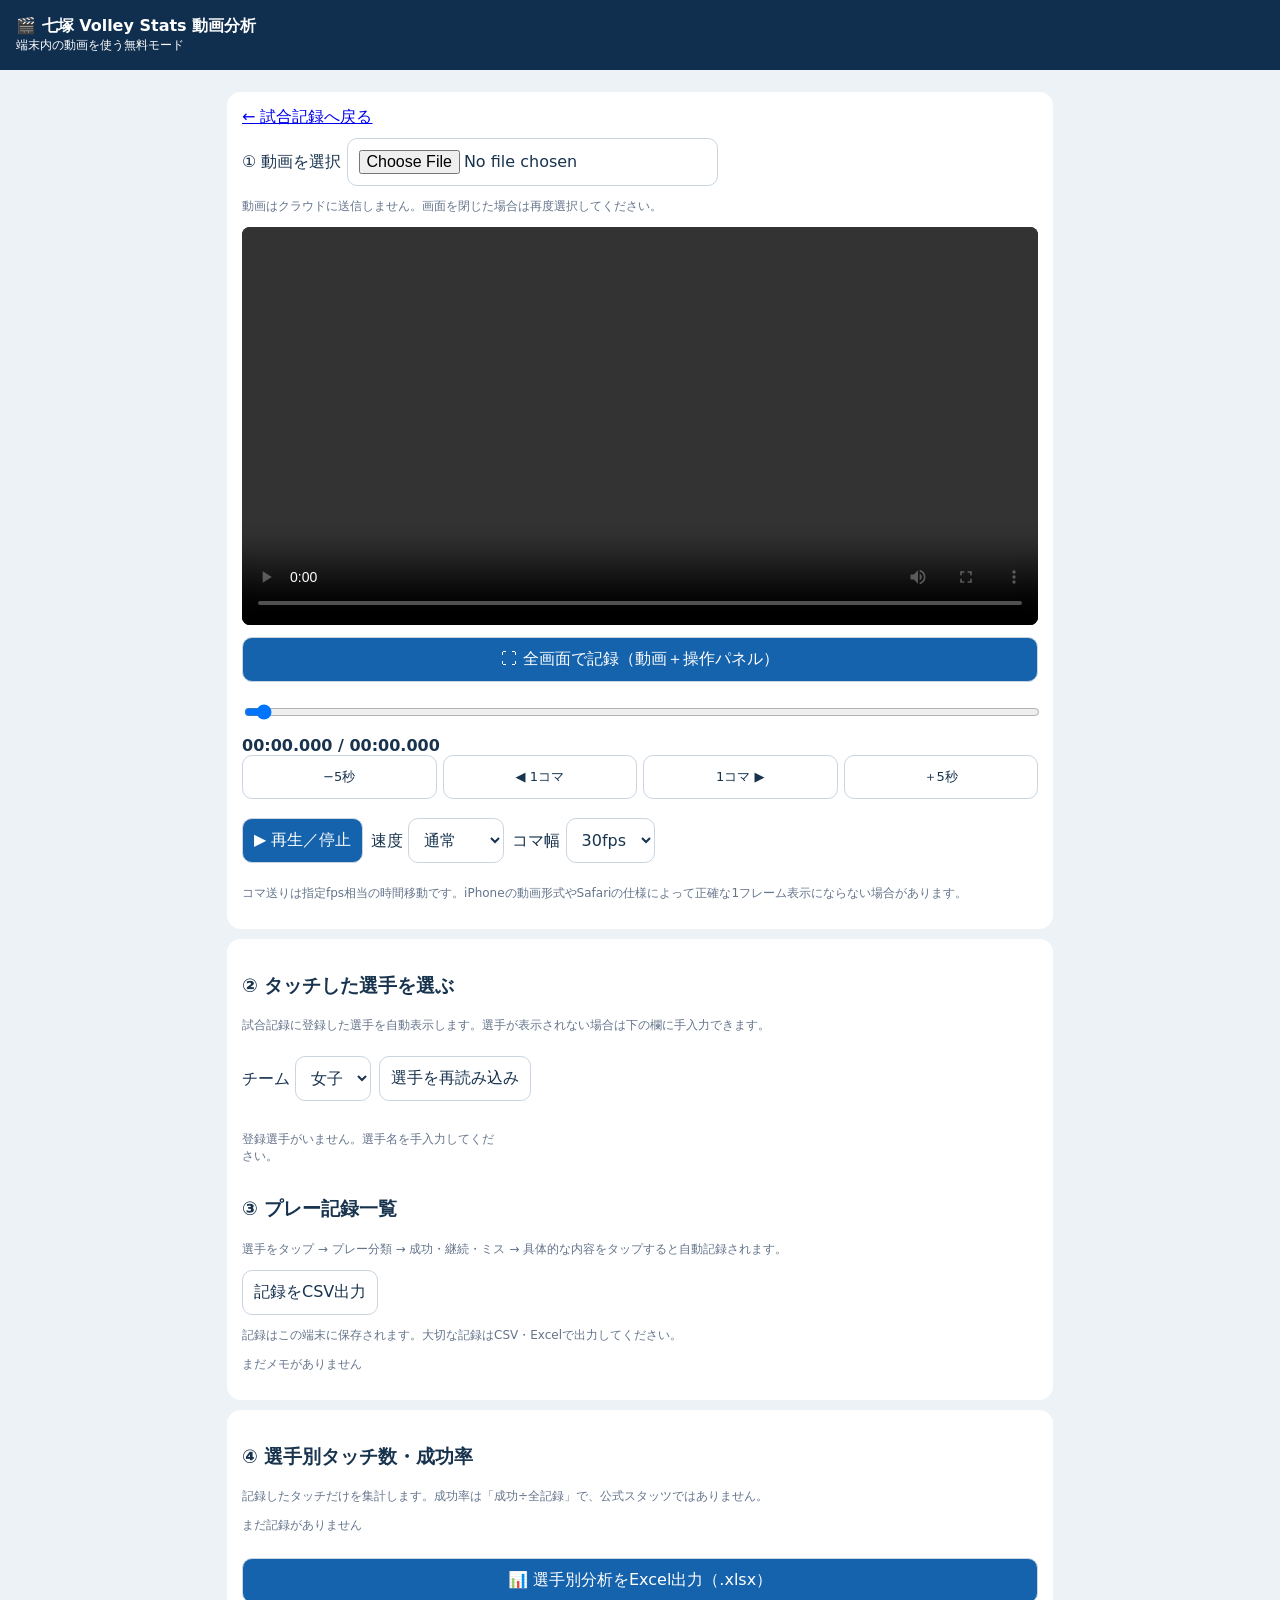
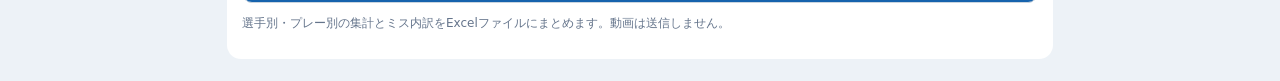
==== commit 91a55e89: "Add iPhone-friendly immersive video analysis with persistent touch controls" ====
--- a/video-excel.html
+++ b/video-excel.html
@@ -1,6 +1,27 @@
-<!doctype html><html lang="ja"><head><meta charset="utf-8"><meta name="viewport" content="width=device-width,initial-scale=1,viewport-fit=cover"><title>七塚 動画分析</title><style>*{box-sizing:border-box}body{margin:0;background:#edf2f7;color:#18334e;font-family:system-ui,-apple-system,sans-serif}header{background:#102e4e;color:#fff;padding:16px}main{max-width:850px;margin:auto;padding:12px}.card{background:white;border-radius:14px;padding:15px;margin:10px 0}video{width:100%;max-height:60vh;background:#111;border-radius:8px}button,select,input{font:inherit;padding:11px;border:1px solid #cad5df;border-radius:10px;background:white;color:#18334e}button{touch-action:manipulation}button.primary{background:#1663ad;color:white}.grid{display:grid;grid-template-columns:repeat(4,1fr);gap:6px}.grid button{padding:12px 3px;font-size:13px}.row{display:flex;flex-wrap:wrap;gap:8px;align-items:center}.muted{font-size:12px;color:#64748b}.log{padding:9px 0;border-bottom:1px solid #ddd}label{display:block;margin:10px 0}input[type=file]{max-width:100%}input[type=range]{width:100%} .players{display:grid;grid-template-columns:repeat(3,1fr);gap:7px;margin:8px 0}.players button{min-height:56px;font-weight:700}.players button.active{background:#1663ad;color:#fff}.stats{width:100%;border-collapse:collapse;font-size:13px}.stats th,.stats td{padding:7px 3px;border-bottom:1px solid #ddd;text-align:left}.chip{display:inline-block;padding:5px 8px;background:#e7f1fb;border-radius:9px;margin:3px} .tap-overlay{position:fixed;inset:0;z-index:999;background:#10243d99;display:flex;align-items:center;justify-content:center;padding:10px}.tap-overlay[hidden]{display:none}.tap-dialog{width:min(560px,100%);max-height:calc(100dvh - 20px);background:white;border-radius:18px;display:flex;flex-direction:column;overflow:hidden;box-shadow:0 16px 45px #0004}.tap-head{display:flex;align-items:center;justify-content:space-between;padding:12px 15px;border-bottom:1px solid #dbe4ee}.tap-head button{padding:6px 12px}.tap-body{padding:12px;overflow-y:auto;overscroll-behavior:contain}.tap-choices{display:grid;grid-template-columns:repeat(2,minmax(0,1fr));gap:8px}.tap-choices button{min-height:53px;font-weight:650;padding:8px;font-size:14px;white-space:normal}.tap-choices button.good{background:#e5f7ef;border-color:#75c9a0}.tap-choices button.bad{background:#fff0ef;border-color:#f0a19d}.tap-choices button.neutral{background:#eaf2fc;border-color:#91b8e7}.tap-step{font-size:12px;color:#60738b;margin:0 0 10px}.tap-actions{display:flex;gap:7px;align-items:center;margin-top:12px}.tap-actions input{min-width:0;flex:1}.tap-actions button{flex-shrink:0}@media(max-width:390px){.tap-choices button{font-size:12px;min-height:48px;padding:5px}.tap-body{padding:9px}} </style></head><body><header><b>🎬 七塚 Volley Stats 動画分析</b><div style="font-size:12px">端末内の動画を使う無料モード</div></header><main><div class="card"><a href="./index.html">← 試合記録へ戻る</a><label>① 動画を選択 <input id="file" type="file" accept="video/*"></label><p class="muted">動画はクラウドに送信しません。画面を閉じた場合は再度選択してください。</p><video id="video" playsinline preload="metadata" controls></video><input type="range" id="seek" min="0" max="1000" value="0"><div class="row" style="justify-content:space-between"><strong id="clock">00:00.000 / 00:00.000</strong><span id="info" class="muted"></span></div><div class="grid"><button id="back5">−5秒</button><button id="prev">◀ 1コマ</button><button id="next">1コマ ▶</button><button id="plus5">＋5秒</button></div><div class="row" style="margin-top:9px"><button id="play" class="primary">▶ 再生／停止</button><label>速度 <select id="speed"><option value=".25">0.25倍</option><option value=".5">0.5倍</option><option value=".75">0.75倍</option><option value="1" selected>通常</option><option value="1.5">1.5倍</option></select></label><label>コマ幅 <select id="fps"><option value="30">30fps</option><option value="60">60fps</option><option value="24">24fps</option></select></label></div><p class="muted">コマ送りは指定fps相当の時間移動です。iPhoneの動画形式やSafariの仕様によって正確な1フレーム表示にならない場合があります。</p></div><div class="card"><h3>② タッチした選手を選ぶ</h3><p class="muted">試合記録に登録した選手を自動表示します。選手が表示されない場合は下の欄に手入力できます。</p><div class="row"><label>チーム <select id="team"><option>女子</option><option>男子</option></select></label><button id="reloadRoster">選手を再読み込み</button></div><div id="playerButtons" class="players"></div><h3>③ プレー記録一覧</h3><p class="muted">選手をタップ → プレー分類 → 成功・継続・ミス → 具体的な内容をタップすると自動記録されます。</p><button id="export">記録をCSV出力</button><p class="muted">記録はこの端末に保存されます。大切な記録はCSV・Excelで出力してください。</p><div id="logs"></div></div><div class="card"><h3>④ 選手別タッチ数・成功率</h3><p class="muted">記録したタッチだけを集計します。成功率は「成功÷全記録」で、公式スタッツではありません。</p><div id="stats"></div><button id="excel" class="primary" style="width:100%;margin-top:12px">📊 選手別分析をExcel出力（.xlsx）</button><p class="muted">選手別・プレー別の集計とミス内訳をExcelファイルにまとめます。動画は送信しません。</p></div></main><div id="tapOverlay" class="tap-overlay" hidden><div class="tap-dialog" role="dialog" aria-modal="true" aria-label="プレー記録"><div class="tap-head"><strong id="tapTitle">プレー記録</strong><button id="tapClose">✕ 閉じる</button></div><div class="tap-body"><p id="tapStep" class="tap-step"></p><div id="tapChoices" class="tap-choices"></div><div id="tapActions" class="tap-actions"></div></div></div></div><script src="https://cdn.sheetjs.com/xlsx-0.20.3/package/dist/xlsx.full.min.js"></script><script>
+<!doctype html><html lang="ja"><head><meta charset="utf-8"><meta name="viewport" content="width=device-width,initial-scale=1,viewport-fit=cover"><title>七塚 動画分析</title><style>*{box-sizing:border-box}body{margin:0;background:#edf2f7;color:#18334e;font-family:system-ui,-apple-system,sans-serif}header{background:#102e4e;color:#fff;padding:16px}main{max-width:850px;margin:auto;padding:12px}.card{background:white;border-radius:14px;padding:15px;margin:10px 0}video{width:100%;max-height:60vh;background:#111;border-radius:8px}button,select,input{font:inherit;padding:11px;border:1px solid #cad5df;border-radius:10px;background:white;color:#18334e}button{touch-action:manipulation}button.primary{background:#1663ad;color:white}.grid{display:grid;grid-template-columns:repeat(4,1fr);gap:6px}.grid button{padding:12px 3px;font-size:13px}.row{display:flex;flex-wrap:wrap;gap:8px;align-items:center}.muted{font-size:12px;color:#64748b}.log{padding:9px 0;border-bottom:1px solid #ddd}label{display:block;margin:10px 0}input[type=file]{max-width:100%}input[type=range]{width:100%} .players{display:grid;grid-template-columns:repeat(3,1fr);gap:7px;margin:8px 0}.players button{min-height:56px;font-weight:700}.players button.active{background:#1663ad;color:#fff}.stats{width:100%;border-collapse:collapse;font-size:13px}.stats th,.stats td{padding:7px 3px;border-bottom:1px solid #ddd;text-align:left}.chip{display:inline-block;padding:5px 8px;background:#e7f1fb;border-radius:9px;margin:3px} .tap-overlay{position:fixed;inset:0;z-index:999;background:#10243d99;display:flex;align-items:center;justify-content:center;padding:10px}.tap-overlay[hidden]{display:none}.tap-dialog{width:min(560px,100%);max-height:calc(100dvh - 20px);background:white;border-radius:18px;display:flex;flex-direction:column;overflow:hidden;box-shadow:0 16px 45px #0004}.tap-head{display:flex;align-items:center;justify-content:space-between;padding:12px 15px;border-bottom:1px solid #dbe4ee}.tap-head button{padding:6px 12px}.tap-body{padding:12px;overflow-y:auto;overscroll-behavior:contain}.tap-choices{display:grid;grid-template-columns:repeat(2,minmax(0,1fr));gap:8px}.tap-choices button{min-height:53px;font-weight:650;padding:8px;font-size:14px;white-space:normal}.tap-choices button.good{background:#e5f7ef;border-color:#75c9a0}.tap-choices button.bad{background:#fff0ef;border-color:#f0a19d}.tap-choices button.neutral{background:#eaf2fc;border-color:#91b8e7}.tap-step{font-size:12px;color:#60738b;margin:0 0 10px}.tap-actions{display:flex;gap:7px;align-items:center;margin-top:12px}.tap-actions input{min-width:0;flex:1}.tap-actions button{flex-shrink:0}@media(max-width:390px){.tap-choices button{font-size:12px;min-height:48px;padding:5px}.tap-body{padding:9px}} .focus-mode{overflow:hidden}.focus-shell{position:fixed;inset:0;z-index:900;background:#0b1625;color:white;display:flex;flex-direction:column;padding:env(safe-area-inset-top) 8px env(safe-area-inset-bottom)}.focus-shell[hidden]{display:none}.focus-video{min-height:0;flex:1;display:flex;align-items:center;justify-content:center}.focus-video video{width:100%;height:100%;max-height:100%;object-fit:contain;border-radius:0}.focus-controls{flex-shrink:0;max-height:46dvh;overflow-y:auto;background:#f1f5f9;color:#18334e;border-radius:12px;padding:8px}.focus-controls .players{grid-template-columns:repeat(3,minmax(0,1fr));gap:5px}.focus-controls .players button{min-height:44px;padding:7px 2px;font-size:12px}.focus-controls .grid button{padding:8px 2px}.focus-controls .row{gap:5px}.focus-controls .row button{padding:8px}.focus-controls select{padding:6px}.focus-controls .muted{font-size:11px}.tap-overlay{z-index:1100}@media(orientation:landscape){.focus-shell{flex-direction:row;gap:8px}.focus-video{flex:1}.focus-controls{width:min(38vw,350px);max-height:none}} </style></head><body><header><b>🎬 七塚 Volley Stats 動画分析</b><div style="font-size:12px">端末内の動画を使う無料モード</div></header><main><div class="card"><a href="./index.html">← 試合記録へ戻る</a><label>① 動画を選択 <input id="file" type="file" accept="video/*"></label><p class="muted">動画はクラウドに送信しません。画面を閉じた場合は再度選択してください。</p><video id="video" playsinline webkit-playsinline preload="metadata" controls></video><button id="focusOpen" class="primary" style="width:100%;margin:8px 0">⛶ 全画面で記録（動画＋操作パネル）</button><input type="range" id="seek" min="0" max="1000" value="0"><div class="row" style="justify-content:space-between"><strong id="clock">00:00.000 / 00:00.000</strong><span id="info" class="muted"></span></div><div class="grid"><button id="back5">−5秒</button><button id="prev">◀ 1コマ</button><button id="next">1コマ ▶</button><button id="plus5">＋5秒</button></div><div class="row" style="margin-top:9px"><button id="play" class="primary">▶ 再生／停止</button><label>速度 <select id="speed"><option value=".25">0.25倍</option><option value=".5">0.5倍</option><option value=".75">0.75倍</option><option value="1" selected>通常</option><option value="1.5">1.5倍</option></select></label><label>コマ幅 <select id="fps"><option value="30">30fps</option><option value="60">60fps</option><option value="24">24fps</option></select></label></div><p class="muted">コマ送りは指定fps相当の時間移動です。iPhoneの動画形式やSafariの仕様によって正確な1フレーム表示にならない場合があります。</p></div><div class="card"><h3>② タッチした選手を選ぶ</h3><p class="muted">試合記録に登録した選手を自動表示します。選手が表示されない場合は下の欄に手入力できます。</p><div class="row"><label>チーム <select id="team"><option>女子</option><option>男子</option></select></label><button id="reloadRoster">選手を再読み込み</button></div><div id="playerButtons" class="players"></div><h3>③ プレー記録一覧</h3><p class="muted">選手をタップ → プレー分類 → 成功・継続・ミス → 具体的な内容をタップすると自動記録されます。</p><button id="export">記録をCSV出力</button><p class="muted">記録はこの端末に保存されます。大切な記録はCSV・Excelで出力してください。</p><div id="logs"></div></div><div class="card"><h3>④ 選手別タッチ数・成功率</h3><p class="muted">記録したタッチだけを集計します。成功率は「成功÷全記録」で、公式スタッツではありません。</p><div id="stats"></div><button id="excel" class="primary" style="width:100%;margin-top:12px">📊 選手別分析をExcel出力（.xlsx）</button><p class="muted">選手別・プレー別の集計とミス内訳をExcelファイルにまとめます。動画は送信しません。</p></div></main><div id="focusShell" class="focus-shell" hidden><div id="focusVideo" class="focus-video"></div><div class="focus-controls"><div class="row" style="justify-content:space-between"><strong>🏐 全画面記録</strong><button id="focusClose">✕ 戻る</button></div><div class="row"><button id="focusPlay" class="primary">▶ 再生／停止</button><button id="focusPrev">◀ コマ</button><button id="focusNext">コマ ▶</button><button id="focusBack">−5秒</button><button id="focusForward">＋5秒</button></div><input type="range" id="focusSeek" min="0" max="1000" value="0" style="width:100%"><div class="row" style="justify-content:space-between"><span id="focusClock" class="muted">00:00</span><label style="margin:0">速度 <select id="focusSpeed"><option value=".25">0.25倍</option><option value=".5">0.5倍</option><option value=".75">0.75倍</option><option value="1" selected>通常</option><option value="1.5">1.5倍</option></select></label><select id="focusTeam"><option>女子</option><option>男子</option></select></div><div id="focusPlayers" class="players"></div><p class="muted">選手をタップ → プレーを選んで記録</p></div></div><div id="tapOverlay" class="tap-overlay" hidden><div class="tap-dialog" role="dialog" aria-modal="true" aria-label="プレー記録"><div class="tap-head"><strong id="tapTitle">プレー記録</strong><button id="tapClose">✕ 閉じる</button></div><div class="tap-body"><p id="tapStep" class="tap-step"></p><div id="tapChoices" class="tap-choices"></div><div id="tapActions" class="tap-actions"></div></div></div></div><script src="https://cdn.sheetjs.com/xlsx-0.20.3/package/dist/xlsx.full.min.js"></script><script>
 const $=id=>document.getElementById(id),v=$('video');let url='',key='',logs=[],chosen='';const esc=s=>String(s).replace(/[&<>"']/g,c=>({'&':'&amp;','<':'&lt;','>':'&gt;','"':'&quot;',"'":'&#39;'}[c]));const fmt=t=>{t=Math.max(0,t||0);return String(Math.floor(t/60)).padStart(2,'0')+':'+String(Math.floor(t%60)).padStart(2,'0')+'.'+String(Math.round(t%1*1000)).padStart(3,'0')};function render(){renderStats(); $('logs').innerHTML=logs.map((e,i)=>'<div class="log"><button data-jump="'+i+'">'+fmt(e.time)+'</button> '+esc(e.who)+' / '+esc(e.skill)+' / '+esc(e.result)+'　'+esc(e.detailType||'')+' '+esc(e.detail)+' <button data-delete="'+i+'">削除</button></div>').join('')||'<p class="muted">まだメモがありません</p>'}function renderStats(){let agg={};for(const e of logs){const n=e.who||'未指定',k=n+'｜'+e.skill;agg[k]??={who:n,skill:e.skill,total:0,success:0,miss:0,details:{}};let a=agg[k];a.total++;if(e.result==='成功')a.success++;if(e.result==='ミス')a.miss++;if(e.detailType)a.details[e.detailType]=(a.details[e.detailType]||0)+1}const rows=Object.values(agg).sort((a,b)=>a.who.localeCompare(b.who,'ja'));$('stats').innerHTML=rows.length?'<div style="overflow-x:auto"><table class="stats"><tr><th>選手</th><th>プレー</th><th>タッチ</th><th>成功</th><th>ミス</th><th>成功率</th></tr>'+rows.map(a=>'<tr><td>'+esc(a.who)+'</td><td>'+esc(a.skill)+'</td><td>'+a.total+'</td><td>'+a.success+'</td><td>'+a.miss+'</td><td>'+Math.round(a.success/a.total*100)+'%</td></tr><tr><td colspan="6" class="muted">'+Object.entries(a.details).map(([k,v])=>esc(k)+' '+v+'回').join(' / ')+'</td></tr>').join('')+'</table></div>':'<p class="muted">まだ記録がありません</p>'}function save(){if(key)localStorage.setItem(key,JSON.stringify(logs));render()}$('file').onchange=e=>{const f=e.target.files[0];if(!f)return;if(url)URL.revokeObjectURL(url);url=URL.createObjectURL(f);v.src=url;key='nanatsuka-video-notes:'+f.name+':'+f.size;try{logs=JSON.parse(localStorage.getItem(key)||'[]')}catch{logs=[]}render();$('info').textContent=f.name};function move(t){if(!Number.isFinite(v.duration))return;v.pause();v.currentTime=Math.max(0,Math.min(v.duration,v.currentTime+t))}function sync(){if(Number.isFinite(v.duration)&&v.duration>0){$('seek').value=Math.round(1000*v.currentTime/v.duration);$('clock').textContent=fmt(v.currentTime)+' / '+fmt(v.duration)}}v.ontimeupdate=sync;v.onseeked=sync;v.onloadedmetadata=sync;$('seek').oninput=e=>{if(Number.isFinite(v.duration))v.currentTime=v.duration*Number(e.target.value)/1000};$('back5').onclick=()=>move(-5);$('plus5').onclick=()=>move(5);$('prev').onclick=()=>move(-1/Number($('fps').value));$('next').onclick=()=>move(1/Number($('fps').value));$('play').onclick=()=>v.paused?v.play().catch(()=>{}):v.pause();$('speed').onchange=e=>v.playbackRate=Number(e.target.value);$('logs').onclick=e=>{let b=e.target.closest('button');if(!b)return;if(b.dataset.jump!==undefined){v.currentTime=logs[Number(b.dataset.jump)].time;v.pause()}if(b.dataset.delete!==undefined&&confirm('このメモを削除しますか？')){logs.splice(Number(b.dataset.delete),1);save()}};$('export').onclick=()=>{if(!logs.length)return alert('メモがありません');let rows=[['動画時刻（秒）','選手','プレー','結果','内訳','補足'],...logs.map(e=>[e.time.toFixed(3),e.who,e.skill,e.result,e.detailType||'',e.detail])];let csv='\ufeff'+rows.map(r=>r.map(s=>'"'+String(s).replaceAll('"','""')+'"').join(',')).join('\r\n');let blob=new Blob([csv],{type:'text/csv;charset=utf-8'}),u=URL.createObjectURL(blob),a=document.createElement('a');a.href=u;a.download='volley_video_notes.csv';a.click();setTimeout(()=>URL.revokeObjectURL(u),1000)};function loadRoster(){let d;try{d=JSON.parse(localStorage.getItem('nanatsuka-volley-v2')||'{}')}catch{d={}}const list=(d.players||[]).filter(p=>(p.team||'女子')===$('team').value);$('playerButtons').innerHTML=list.map(p=>'<button data-player="'+esc(p.number+' '+p.name)+'">#'+esc(p.number)+' '+esc(p.name)+'</button>').join('')||'<p class="muted">登録選手がいません。選手名を手入力してください。</p>';chosen=''}$('team').onchange=loadRoster;$('reloadRoster').onclick=loadRoster;$('playerButtons').onclick=e=>{const b=e.target.closest('button[data-player]');if(!b)return;chosen=b.dataset.player;for(const el of $('playerButtons').querySelectorAll('button'))el.classList.toggle('active',el===b);tapOpen(chosen)};loadRoster();render();
 const playTaxonomy={"サーブ":{"成功":["サービスエース（ノータッチ）","サービスエース（相手が触れて失点）","相手のレシーブを大きく崩した","狙ったコースへ打てた","強いサーブで返球を限定"],"継続":["相手が安定して返球","相手が乱れながら返球","ネットインで継続"],"ミス":["ネット","エンドラインアウト","サイドアウト","フットフォルト","順番間違い","トス失敗","空振り"]},"サーブレシーブ":{"成功":["セッターへ正確に返球","攻撃可能な位置へ返球","オーバーで正確に返球","アンダーで正確に返球","難しいサーブをつないだ"],"継続":["セッターから離れた返球","高く上がったが攻撃困難","ネット際へ返球","返球が短い","返球が長い","他選手がフォロー"],"ミス":["前に落ちた","下がりながらミス","左サイドに弾いた","右サイドに弾いた","後方へ弾いた","ネットへ返球","オーバーパス","お見合い","判断遅れ・ノータッチ","オーバーでミス","アンダーでミス","サーブの軌道を見誤った"]},"ディグ（スパイクレシーブ）":{"成功":["強打を正確に拾った","フェイントを拾った","ワンタッチをカバー","片手でつないだ","スライディングで拾った"],"継続":["拾ったが返球が乱れた","高く上げてつないだ","ネット際へ返球","味方がフォロー"],"ミス":["前に落ちた","左右に弾いた","後ろに弾いた","フェイントを落とした","お見合い","ポジション不良","反応遅れ","触れたが失点","ノータッチ"]},"トス":{"成功":["適切な高さ・位置","クイックへ正確","平行トス成功","バックトス成功","二段トス成功","ジャンプトス成功","相手ブロックを外す配球"],"継続":["高すぎ","低すぎ","ネットに近い","ネットから離れた","内側へ流れた","外側へ流れた","二段トスでつないだ"],"ミス":["ネット越え","ネットに引っかかった","アタッカーが打てない位置","ドリブル","ホールディング","連携ミス","方向・高さの大幅なズレ"]},"アタック":{"成功":["スパイク決定（ストレート）","スパイク決定（クロス）","スパイク決定（インナー）","フェイント決定","プッシュ決定","ブロックアウト","リバウンド成功","相手の守備を崩した"],"継続":["相手に拾われた","相手ブロックに当たり継続","チャンスボールになった","つなぎの返球","ブロック利用で継続"],"ミス":["ネット","エンドラインアウト","サイドアウト","相手ブロックに止められた","空振り","タイミングが合わない","トスとの連携ミス","助走・踏切ミス","タッチネット","アタックライン反則"]},"ブロック":{"成功":["シャットアウト（決定）","ワンタッチで味方につないだ","コースを限定した","相手の打球を弱めた"],"継続":["ワンタッチしたが継続","手に当たらず継続","味方の守備につながった"],"ミス":["ブロックアウトされた","吸い込み","タッチネット","オーバーネット","ジャンプのタイミング遅れ","横の移動遅れ","ブロックの隙間を抜かれた","手の出し方が悪い"]},"オーバーパス":{"成功":["正確な返球","高く安定してつないだ","難しいボールを処理"],"継続":["短い返球","長い返球","左右へずれた","ネット際に返球"],"ミス":["ドリブル","ホールディング","ネット","アウト","方向ミス","落球","オーバーネット"]},"アンダーパス・つなぎ":{"成功":["正確にセッターへ","二段トス成功","片手でつないだ","難球を高く上げた","チャンスボールを正確に返球"],"継続":["返球が短い","返球が長い","左右へずれた","攻撃につながらない返球"],"ミス":["ネット","アウト","落球","方向ミス","連携ミス","ダブルコンタクト","ホールディング"]},"フリーボール・チャンスボール":{"成功":["セッターへ正確","攻撃につながった","狙った位置へ返球"],"継続":["返球が乱れた","相手へ簡単に返した","攻撃につながらなかった"],"ミス":["落球","お見合い","ネット","アウト","判断ミス","連携ミス"]},"カバー・フォロー":{"成功":["アタックカバー成功","ブロックカバー成功","味方の乱れをフォロー","つなぎ直し成功"],"継続":["触れたが返球が乱れた","フォロー後に相手へ返球"],"ミス":["カバー位置が悪い","反応遅れ","お見合い","触れたが失点","フォローに入れなかった"]},"判断・連携・反則":{"成功":["声かけで連携成功","アウト判断成功","ボールを譲る判断成功","カバー位置の修正成功"],"継続":["声かけ不足","連携が遅れた","ポジション修正が遅れた"],"ミス":["お見合い","声かけ不足で失点","アウトボールを触った","インボールを見送った","ローテーション反則","ポジション反則","タッチネット","オーバーネット","ダブルコンタクト","ホールディング","フォアヒット","センターライン侵入","その他反則"]}};
 let tapState={who:'',skill:'',result:''};function tapOpen(who){if(!key)return alert('先に動画を選択してください');v.pause();tapState={who,skill:'',result:''};$('tapOverlay').hidden=false;tapDraw()}function tapClose(){$('tapOverlay').hidden=true}function tapDraw(){const t=tapState;$('tapTitle').textContent=t.who+' のプレー';$('tapChoices').replaceChildren();$('tapActions').replaceChildren();let options,step;if(!t.skill){step='① プレーの大分類を選択';options=Object.keys(playTaxonomy)}else if(!t.result){step='② 成功・継続・ミスを選択';options=['成功','継続','ミス']}else{step='③ 具体的なプレーを選択すると記録します';options=playTaxonomy[t.skill][t.result]}$('tapStep').textContent=step;for(const opt of options){const b=document.createElement('button');b.textContent=opt;if(t.skill&&!t.result)b.className=opt==='成功'?'good':opt==='ミス'?'bad':'neutral';b.onclick=()=>{if(!t.skill){t.skill=opt;tapDraw()}else if(!t.result){t.result=opt;tapDraw()}else{logs.push({time:v.currentTime,who:t.who,skill:t.skill,result:t.result,detail:'',detailType:opt});save();tapClose()}};$('tapChoices').append(b)}if(t.skill){const back=document.createElement('button');back.textContent='← 戻る';back.onclick=()=>{if(t.result)t.result='';else t.skill='';tapDraw()};$('tapActions').append(back)}}$('tapClose').onclick=tapClose;$('tapOverlay').addEventListener('click',e=>{if(e.target===$('tapOverlay'))tapClose()});document.addEventListener('keydown',e=>{if(e.key==='Escape'&&!$('tapOverlay').hidden)tapClose()});
+
+// iPhoneの動画単体フルスクリーンではHTMLボタンを重ねられないため、
+// 動画と操作パネルを一体化した画面内全画面モードを使います。
+const focusShell=$('focusShell'),videoHome=v.parentNode,videoNext=v.nextSibling;
+function syncFocusPlayers(){ $('focusPlayers').innerHTML=$('playerButtons').innerHTML; }
+function closeFocus(){if(focusShell.hidden)return;focusShell.hidden=true;document.body.classList.remove('focus-mode');videoHome.insertBefore(v,videoNext);v.controls=true}
+$('focusOpen').onclick=()=>{if(!v.src)return alert('先に動画を選択してください');syncFocusPlayers();$('focusTeam').value=$('team').value;focusShell.hidden=false;document.body.classList.add('focus-mode');$('focusVideo').appendChild(v);v.controls=false;syncFocusClock()};
+$('focusClose').onclick=closeFocus;
+$('focusPlayers').onclick=e=>{const b=e.target.closest('button[data-player]');if(b)tapOpen(b.dataset.player)};
+$('focusTeam').onchange=()=>{$('team').value=$('focusTeam').value;loadRoster();syncFocusPlayers()};
+$('focusPlay').onclick=()=>v.paused?v.play().catch(()=>{}):v.pause();
+$('focusPrev').onclick=()=>move(-1/Number($('fps').value||30));
+$('focusNext').onclick=()=>move(1/Number($('fps').value||30));
+$('focusBack').onclick=()=>move(-5);
+$('focusForward').onclick=()=>move(5);
+$('focusSpeed').onchange=()=>{$('speed').value=$('focusSpeed').value;v.playbackRate=Number($('focusSpeed').value)};
+$('focusSeek').oninput=e=>{if(Number.isFinite(v.duration))v.currentTime=v.duration*Number(e.target.value)/1000};
+function syncFocusClock(){if(!focusShell.hidden){$('focusClock').textContent=fmt(v.currentTime)+' / '+fmt(v.duration);if(Number.isFinite(v.duration)&&v.duration>0)$('focusSeek').value=String(Math.round(v.currentTime/v.duration*1000))}}
+v.addEventListener('timeupdate',syncFocusClock);v.addEventListener('seeked',syncFocusClock);
+document.addEventListener('keydown',e=>{if(e.key==='Escape'&&!focusShell.hidden&&$('tapOverlay').hidden)closeFocus()});
+
 function exportExcel(){if(!logs.length)return alert('先にタッチ記録を登録してください');if(typeof XLSX==='undefined')return alert('Excel出力ライブラリを読み込めませんでした。通信状態を確認して再度開いてください。');const map=new Map(),breakdown=new Map();for(const e of logs){const who=e.who||'未指定',skill=e.skill||'その他',k=JSON.stringify([who,skill]);if(!map.has(k))map.set(k),map.set(k,{who,skill,total:0,success:0,continue:0,miss:0});const a=map.get(k);a.total++;if(e.result==='成功')a.success++;else if(e.result==='ミス')a.miss++;else a.continue++;if(e.result==='ミス'){const reason=e.detailType&&e.detailType!=='指定なし'?e.detailType:'詳細未指定',rk=JSON.stringify([who,skill,reason]);breakdown.set(rk,(breakdown.get(rk)||0)+1)}}const sort=(a,b)=>a[0].localeCompare(b[0],'ja')||a[1].localeCompare(b[1],'ja');const summary=[['選手','プレー','タッチ数','成功','継続','ミス','成功率（%）'],...Array.from(map.values()).sort((a,b)=>a.who.localeCompare(b.who,'ja')||a.skill.localeCompare(b.skill,'ja')).map(a=>[a.who,a.skill,a.total,a.success,a.continue,a.miss,Math.round(a.success/a.total*1000)/10])];const miss=[['選手','プレー','ミスの内訳','回数'],...Array.from(breakdown.entries()).map(([k,v])=>[...JSON.parse(k),v]).sort(sort)];const detail=[['動画時刻（秒）','選手','プレー','結果','内訳','補足'],...logs.map(e=>[Number((e.time||0).toFixed(3)),e.who||'未指定',e.skill||'',e.result||'',e.detailType||'',e.detail||''])];const wb=XLSX.utils.book_new();for(const [name,rows,widths] of [['選手別集計',summary,[19,16,12,10,10,10,16]],['ミス内訳',miss,[19,16,25,10]],['全タッチ記録',detail,[18,19,16,12,22,35]]]){const ws=XLSX.utils.aoa_to_sheet(rows);ws['!cols']=widths.map(w=>({wch:w}));XLSX.utils.book_append_sheet(wb,ws,name)}try{XLSX.writeFile(wb,'volley_touch_analysis_'+new Date().toISOString().slice(0,10)+'.xlsx')}catch(err){alert('Excel出力に失敗しました：'+err.message)}}$('excel').onclick=exportExcel;
 </script></body></html>
